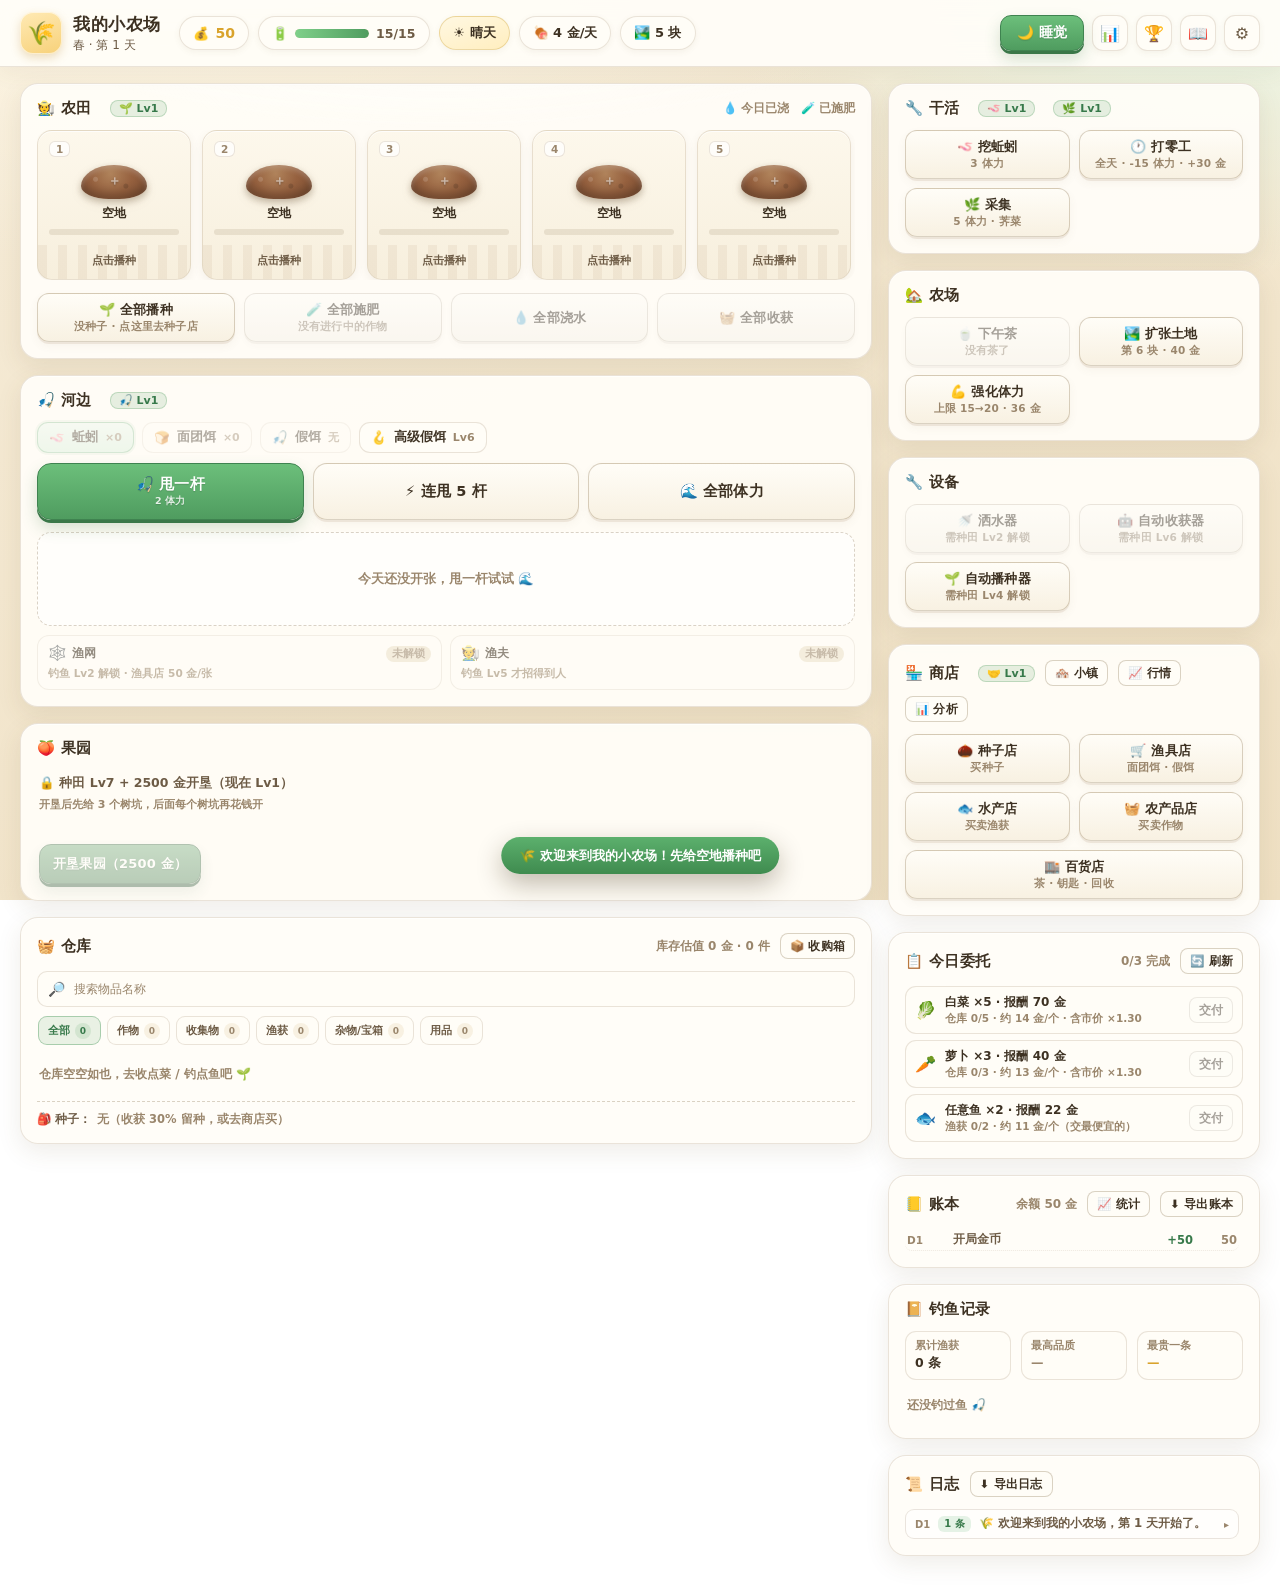
==== index.html @ 658c2ab8 "v2.21.1: 果园移到河边下面 / 果树收益分析（单棵回本、坑位边际、反季囤货）" ====
<!DOCTYPE html>
<html lang="zh-CN">
<head>
<meta charset="UTF-8">
<meta name="viewport" content="width=device-width, initial-scale=1">
<title>我的小农场 · GUI 版</title>
<meta name="description" content="文字种田游戏《我的小农场》的网页 GUI 版：种菜、浇水、钓鱼、卖鱼、扩张农场。">
<link rel="icon" href="data:image/svg+xml,%3Csvg xmlns='http://www.w3.org/2000/svg' viewBox='0 0 100 100'%3E%3Ctext y='.9em' font-size='90'%3E%F0%9F%8C%BE%3C/text%3E%3C/svg%3E">
<link rel="stylesheet" href="style.css">
</head>
<body>

<header class="topbar">
  <div class="brand">
    <div class="logo">🌾</div>
    <div class="brand-txt">
      <h1>我的小农场</h1>
      <p id="season">春 · 第 1 天</p>
    </div>
  </div>

  <div class="hud">
    <div class="chip coins" id="hud-coins" title="金币">💰 <b>50</b></div>
    <div class="chip energy" title="体力">
      <span>🔋</span>
      <div class="ebar"><i id="hud-ebar"></i></div>
      <b id="hud-etxt">10/10</b>
    </div>
    <div class="chip weather" id="hud-weather">☀️ 晴天</div>
    <div class="chip" id="hud-fee" title="每天睡觉扣一次">🍖 3 金/天</div>
    <div class="chip" id="hud-plots">🏞️ 4 块</div>
  </div>

  <div class="top-actions">
    <button class="btn primary sleep-btn" data-act="sleep" title="推进到下一天，扣伙食费并恢复体力">🌙 睡觉</button>
    <button class="icon-btn" id="btn-status" title="查看状态">📊</button>
    <button class="icon-btn" id="btn-ach" title="成就">🏆</button>
    <button class="icon-btn" id="btn-codex" title="图鉴">📖</button>
    <button class="icon-btn" id="btn-settings" title="设置">⚙️</button>
    <input type="file" id="file-import" accept=".json,application/json" hidden>
  </div>
</header>

<main class="layout">

  <!-- 左列 -->
  <section class="col-main">

    <div class="panel farm">
      <div class="panel-head">
        <h2>🧑‍🌾 农田</h2>
        <span class="lv-chip" id="farm-lv">🌱 Lv1</span>
        <div class="legend">
          <span>💧 今日已浇</span>
          <span>🧪 已施肥</span>
        </div>
      </div>
      <div class="plot-grid" id="plot-grid"></div>
      <div class="farm-foot">
        <button class="btn wide" data-act="plantAll">🌱 全部播种<small id="plantall-txt"></small></button>
        <button class="btn wide" data-act="fertilizeAll">🧪 全部施肥<small id="fertall-txt"></small></button>
        <button class="btn wide" data-act="waterAll">💧 全部浇水</button>
        <button class="btn wide" data-act="harvestAll">🧺 全部收获</button>
      </div>
    </div>

    <div class="panel fishing">
      <div class="panel-head">
        <h2>🎣 河边</h2>
        <span class="lv-chip" id="fish-lv">🎣 Lv1</span>
      </div>
      <div class="bait-row" id="bait-row"></div>
      <div class="fish-row">
        <button class="btn primary big" data-act="cast">🎣 甩一杆<small>2 体力</small></button>
        <button class="btn big" data-act="cast5">⚡ 连甩 5 杆</button>
        <button class="btn big" data-act="castAll">🌊 全部体力</button>
      </div>
      <div class="catch-area" id="catch-area">
        <div class="catch-empty">今天还没开张，甩一杆试试 🌊</div>
      </div>
      <div class="crew-row" id="crew-row"></div>
    </div>

    <div class="panel orchard">
      <div class="panel-head">
        <h2>🍑 果园</h2>
        <span class="muted" id="orchard-sum"></span>
      </div>
      <div id="orchard-locked" class="orchard-locked" hidden></div>
      <div id="orchard-grid" class="orchard-grid" hidden></div>
      <div class="orchard-foot" id="orchard-foot" hidden>
        <button class="btn" data-act="orchardWater">💧 浇果树<small id="orchard-water-txt"></small></button>
        <button class="btn" data-act="orchardHarvest">🧺 收获全部<small id="orchard-harvest-txt"></small></button>
        <button class="btn" data-act="orchardExpand">🕳️ 开垦树坑<small id="orchard-expand-txt"></small></button>
      </div>
    </div>

    <div class="panel store">
      <div class="panel-head">
        <h2>🧺 仓库</h2>
        <span class="muted" id="store-sum"></span>
        <button class="btn mini" id="btn-box">📦 收购箱</button>
      </div>
      <div class="store-tools">
        <label class="store-search">🔎 <input id="store-search" type="search" placeholder="搜索物品名称" autocomplete="off" aria-label="搜索仓库物品"></label>
        <div class="store-filters" aria-label="仓库分类">
          <button class="store-filter active" data-store-filter="all" aria-pressed="true">全部 <span>0</span></button>
          <button class="store-filter" data-store-filter="crops" aria-pressed="false">作物 <span>0</span></button>
          <button class="store-filter" data-store-filter="wild" aria-pressed="false">收集物 <span>0</span></button>
          <button class="store-filter" data-store-filter="fish" aria-pressed="false">渔获 <span>0</span></button>
          <button class="store-filter" data-store-filter="junk" aria-pressed="false">杂物/宝箱 <span>0</span></button>
          <button class="store-filter" data-store-filter="supplies" aria-pressed="false">用品 <span>0</span></button>
        </div>
      </div>
      <div id="store-list" class="store-list"></div>
      <div class="seed-box" id="seed-box"></div>
    </div>

  </section>

  <!-- 右列 -->
  <aside class="col-side">

    <div class="panel">
      <div class="panel-head"><h2>🔧 干活</h2>
        <span class="lv-chip" id="dig-lv">🪱 Lv1</span>
        <span class="lv-chip" id="forage-lv">🌿 Lv1</span>
      </div>
      <div class="action-grid">
        <button class="btn" data-act="dig">🪱 挖蚯蚓<small id="dig-txt">3 体力</small></button>
        <button class="btn" data-act="work">🕐 打零工<small id="work-txt"></small></button>
        <button class="btn wide-cell" data-act="forage">🌿 采集<small id="forage-txt"></small></button>
      </div>
    </div>

    <div class="panel">
      <div class="panel-head"><h2>🏡 农场</h2></div>
      <div class="action-grid farm-actions">
        <button class="btn" data-act="tea">🍵 下午茶<small id="tea-txt">3 金 · +5 体力</small></button>
        <button class="btn" data-act="expand">🏞️ 扩张土地<small id="expand-txt"></small></button>
        <button class="btn wide-cell" data-act="upgrade">💪 强化体力<small id="upgrade-txt"></small></button>
      </div>
    </div>

    <div class="panel">
      <div class="panel-head"><h2>🔧 设备</h2><span class="muted" id="dev-sum"></span></div>
      <div class="action-grid farm-actions">
        <button class="btn" data-act="sprinkler">🚿 洒水器<small id="sprinkler-txt"></small></button>
        <button class="btn" data-act="harvester">🤖 自动收获器<small id="harvester-txt"></small></button>
        <button class="btn wide-cell" data-act="seeder">🌱 自动播种器<small id="seeder-txt"></small></button>
      </div>
    </div>

    <div class="panel">
      <div class="panel-head"><h2>🏪 商店</h2>
        <span class="lv-chip" id="trade-lv">🤝 Lv1</span>
        <button class="btn mini" id="btn-town">🏘️ 小镇</button>
        <button class="btn mini" id="btn-market">📈 行情</button>
        <button class="btn mini" id="btn-analysis">📊 分析</button>
      </div>
      <div class="shop-two shop-four">
        <button class="btn" data-act="seedshop">🌰 种子店<small>买种子</small></button>
        <button class="btn" data-act="shop">🛒 渔具店<small>面团饵 · 假饵</small></button>
        <button class="btn" data-act="fishshop">🐟 水产店<small>买卖渔获</small></button>
        <button class="btn" data-act="cropshop">🧺 农产品店<small>买卖作物</small></button>
        <button class="btn wide-cell" data-act="depart">🏬 百货店<small>茶 · 钥匙 · 回收</small></button>
      </div>
    </div>

    <div class="panel">
      <div class="panel-head"><h2>📋 今日委托</h2>
        <span class="muted" id="orders-sum"></span>
        <button class="btn mini" id="btn-refresh-orders">🔄 刷新</button>
      </div>
      <div id="order-list" class="order-list"></div>
    </div>

    <div class="panel">
      <div class="panel-head"><h2>📒 账本</h2>
        <span class="muted" id="ledger-sum"></span>
        <button class="btn mini" id="btn-stats">📈 统计</button>
        <button class="btn mini" id="btn-ledger">⬇ 导出账本</button>
      </div>
      <div class="ledger" id="ledger"></div>
    </div>

    <div class="panel">
      <div class="panel-head"><h2>📔 钓鱼记录</h2></div>
      <div id="book-stats" class="book-stats"></div>
      <div id="book-list" class="book-list"></div>
    </div>

    <div class="panel">
      <div class="panel-head"><h2>📜 日志</h2>
        <button class="btn mini" id="btn-log">⬇ 导出日志</button>
      </div>
      <div class="log" id="log"></div>
    </div>

  </aside>
</main>

<div id="modal-root" class="modal-root"></div>
<div id="toast-root" class="toast-root"></div>
<div id="fx" class="fx"></div>

<script src="game.js"></script>
<script src="ui.js"></script>
</body>
</html>
---- style.css ----
/* ================= 我的小农场 · 样式 ================= */
:root{
  --bg:#f6ecd8;
  --bg2:#efe0c3;
  --ink:#3d3122;
  --ink-2:#6d5b45;
  --ink-3:#9a866c;
  --panel:rgba(255,253,247,.86);
  --panel-2:rgba(255,253,247,.6);
  --line:rgba(122,96,60,.16);
  --line-2:rgba(122,96,60,.28);
  --green:#4f9c5f;
  --green-d:#37794a;
  --soil:#8b5c3d;
  --soil-d:#6d462e;
  --gold:#d9a32c;
  --gold-l:#f0c65a;
  --red:#c9554a;
  --blue:#3f7fc4;
  --r:18px;
  --shadow:0 8px 24px rgba(102,78,44,.10), 0 1px 0 rgba(255,255,255,.7) inset;
  --shadow-hover:0 14px 30px rgba(102,78,44,.16);
}

*{ box-sizing:border-box; }

/* hidden 属性优先于组件自身的 display（果园面板 / 底部按钮用得到） */
[hidden]{ display:none !important; }

html,body{ height:100%; }

body{
  margin:0;
  font-family:"PingFang SC","Microsoft YaHei","Segoe UI",system-ui,sans-serif;
  color:var(--ink);
  background:
    radial-gradient(1200px 600px at 15% -10%, var(--glow1) 0%, transparent 60%),
    radial-gradient(900px 500px at 95% 0%, var(--glow2) 0%, transparent 55%),
    linear-gradient(160deg, var(--bg) 0%, var(--bg2) 100%);
  background-attachment:fixed;
  -webkit-font-smoothing:antialiased;
  font-size:14px;
}

button{ font-family:inherit; }

/* ---------------- 顶栏 ---------------- */

.topbar{
  position:sticky; top:0; z-index:50;
  display:flex; align-items:center; gap:18px;
  padding:12px 20px;
  background:var(--topbar);
  backdrop-filter:blur(14px) saturate(1.2);
  border-bottom:1px solid var(--line);
  box-shadow:0 6px 20px rgba(120,95,60,.07);
}

.brand{ display:flex; align-items:center; gap:11px; }
.logo{
  width:42px; height:42px; display:grid; place-items:center;
  font-size:23px; border-radius:13px;
  background:linear-gradient(160deg,#ffeab5,#f7d179);
  box-shadow:0 4px 10px rgba(190,140,50,.28), 0 0 0 1px rgba(255,255,255,.6) inset;
}
.brand-txt h1{ margin:0; font-size:17px; letter-spacing:.5px; }
.brand-txt p{ margin:1px 0 0; font-size:12px; color:var(--ink-2); }

.hud{ display:flex; align-items:center; gap:9px; flex-wrap:wrap; }

.chip{
  display:inline-flex; align-items:center; gap:7px;
  height:34px; padding:0 13px;
  border-radius:999px;
  background:var(--card);
  border:1px solid var(--line);
  box-shadow:0 2px 6px rgba(120,95,60,.07);
  font-weight:600; font-size:13px; color:var(--ink);
  white-space:nowrap;
}
.chip.coins b{ color:var(--gold); font-size:14px; font-variant-numeric:tabular-nums; }
.chip.energy{ padding-right:14px; }
.chip .ebar{
  width:74px; height:9px; border-radius:99px; overflow:hidden;
  background:var(--track); box-shadow:0 0 0 1px rgba(120,95,60,.08) inset;
}
.chip .ebar i{
  display:block; height:100%; width:100%;
  border-radius:99px;
  background:linear-gradient(90deg,#7fd08a,#4f9c5f);
  transition:width .35s cubic-bezier(.2,.8,.3,1), background .3s;
}
.chip.energy.low .ebar i{ background:linear-gradient(90deg,#f0b25a,#e08a3c); }
.chip.energy.empty .ebar i{ background:linear-gradient(90deg,#e08a7a,#c9554a); }
.chip b#hud-etxt{ font-variant-numeric:tabular-nums; font-size:12.5px; color:var(--ink-2); }

.chip.weather{ background:linear-gradient(160deg,#fff8e2,#ffeebf); border-color:rgba(200,160,60,.35); }
.chip.weather[data-w="cloudy"]{ background:linear-gradient(160deg,#f2f4f7,#e3e8ef); }
.chip.weather[data-w="rain"]{ background:linear-gradient(160deg,#e9f1fb,#d6e4f7); }
.chip.weather[data-w="storm"]{ background:linear-gradient(160deg,#e8e3f2,#d5cde8); }

.top-actions{ margin-left:auto; display:flex; gap:8px; }
.icon-btn{
  width:36px; height:36px; border-radius:11px; font-size:16px; cursor:pointer;
  background:var(--card); border:1px solid var(--line); color:var(--ink-2);
  box-shadow:0 2px 6px rgba(120,95,60,.07);
  transition:transform .15s, box-shadow .15s, background .15s;
}
.icon-btn:hover{ transform:translateY(-1px); box-shadow:0 6px 14px rgba(120,95,60,.14); background:var(--card-solid); }
.icon-btn.off{ opacity:.45; }

/* ---------------- 布局 ---------------- */

.layout{
  display:grid;
  grid-template-columns:minmax(0,1fr) 372px;
  gap:16px;
  padding:16px 20px 40px;
  max-width:1560px; margin:0 auto;
  align-items:start;
}
.col-main,.col-side{ display:flex; flex-direction:column; gap:16px; min-width:0; }

.panel{
  background:var(--topbar);
  border:1px solid var(--line);
  border-radius:var(--r);
  box-shadow:var(--shadow);
  padding:15px 16px 16px;
}
.panel-head{
  display:flex; align-items:center; gap:10px; flex-wrap:wrap;
  margin:0 0 12px;
}
.panel-head h2{
  margin:0; font-size:14.5px; font-weight:800; letter-spacing:.4px;
  display:flex; align-items:center; gap:6px;
}
.panel-head .muted{ margin-left:auto; font-size:12px; color:var(--ink-3); font-weight:600; }
.legend{
  margin-left:auto; display:flex; gap:12px; flex-wrap:wrap;
  font-size:11.5px; color:var(--ink-3); font-weight:600;
}
.legend .ripe-hint{ color:var(--green-d); }

/* ---------------- 农田 ---------------- */

.farm{
  background:
    radial-gradient(700px 220px at 50% -40%, rgba(255,255,255,.85), transparent 70%),
    rgba(255,253,248,.94);
}

.plot-grid{
  display:grid;
  grid-template-columns:repeat(5, minmax(0, 1fr));
  gap:11px;
  max-height:min(478px, 56vh);
  overflow-y:auto;
  padding-right:4px;
  border-radius:12px;
}
.plot-grid:focus{ outline:none; }
.plot-grid:focus-visible{ outline:2px solid rgba(79,156,95,.45); outline-offset:3px; }
@media (max-width:1180px){
  .plot-grid{ grid-template-columns:repeat(4, minmax(0, 1fr)); }
}
@media (max-width:820px){
  .plot-grid{ grid-template-columns:repeat(3, minmax(0, 1fr)); }
}
@media (max-width:560px){
  .plot-grid{ grid-template-columns:repeat(2, minmax(0, 1fr)); }
}

.plot{  position:relative;
  border-radius:15px;
  padding:10px 11px 11px;
  background:linear-gradient(180deg,var(--plot1) 0%, var(--plot2) 55%, var(--plot3) 100%);
  border:1px solid var(--line);
  box-shadow:0 3px 10px rgba(120,95,60,.08), 0 1px 0 rgba(255,255,255,.8) inset;
  cursor:pointer;
  transition:transform .14s ease, box-shadow .14s ease, border-color .14s;
  overflow:hidden;
  min-height:150px;
  display:flex; flex-direction:column;
}
.plot::after{ /* 土垄 */
  content:""; position:absolute; left:0; right:0; bottom:0; height:34px;
  background:repeating-linear-gradient(90deg, rgba(160,120,80,.13) 0 9px, rgba(160,120,80,0) 9px 20px);
  opacity:.7; pointer-events:none;
}
.plot:hover{ transform:translateY(-2px); box-shadow:var(--shadow-hover); border-color:var(--line-2); }
.plot:active{ transform:translateY(0) scale(.995); }

.plot.empty{ background:linear-gradient(180deg,var(--plot1),var(--plot2)); }

/* 空地：CSS 画的土堆 */
.plot-art.soil{
  width:66px; height:34px; margin:8px auto 6px;
  border-radius:50% 50% 42% 42% / 62% 62% 38% 38%;
  background:
    radial-gradient(circle at 22% 42%, rgba(255,255,255,.14) 0 2px, transparent 3px),
    radial-gradient(circle at 68% 62%, rgba(0,0,0,.14) 0 2px, transparent 3px),
    radial-gradient(circle at 45% 25%, #b0835b 0%, #96613f 48%, #7a4c31 100%);
  box-shadow:
    inset 0 3px 5px rgba(255,255,255,.22),
    inset 0 -6px 10px rgba(0,0,0,.22),
    0 3px 6px rgba(90,65,35,.22);
  position:relative;
  display:grid; place-items:center;
  transition:transform .2s;
}
.plot-art.soil .seed-dot{
  font-size:13px; font-weight:900; color:rgba(255,255,255,.55);
  text-shadow:0 1px 2px rgba(0,0,0,.25);
  transform:translateY(-1px);
}
.plot:hover .plot-art.soil{ transform:scale(1.06); }

.plot.ripe{
  border-color:rgba(79,156,95,.55);
  box-shadow:0 0 0 2px rgba(79,156,95,.16), 0 8px 22px rgba(79,156,95,.18);
  animation:ripePulse 2.2s ease-in-out infinite;
}
@keyframes ripePulse{
  0%,100%{ box-shadow:0 0 0 2px rgba(79,156,95,.14), 0 6px 18px rgba(79,156,95,.14); }
  50%{ box-shadow:0 0 0 4px rgba(79,156,95,.22), 0 10px 26px rgba(79,156,95,.26); }
}
.plot.waited{ border-color:rgba(240,180,80,.5); }

.plot-top{ display:flex; align-items:center; gap:5px; height:16px; }
.plot-no{
  font-size:10.5px; font-weight:800; color:var(--ink-3);
  background:var(--chip-bg); border-radius:6px; padding:1px 6px;
  border:1px solid var(--line);
}
.plot-badges{ margin-left:auto; display:flex; gap:3px; font-size:11px; }

.plot-art{
  font-size:41px; line-height:1.1; text-align:center; margin:5px 0 3px;
  filter:drop-shadow(0 3px 4px rgba(90,65,35,.18));
  transition:transform .2s;
}
.plot:hover .plot-art{ transform:scale(1.07) rotate(-2deg); }
.plot.ripe .plot-art{ animation:bob 1.8s ease-in-out infinite; }
@keyframes bob{ 0%,100%{ transform:translateY(0); } 50%{ transform:translateY(-4px); } }

.plot-name{
  font-size:12px; font-weight:800; text-align:center; color:var(--ink);
  display:flex; align-items:center; justify-content:center; gap:5px;
}
.plot-name small{ font-weight:600; color:var(--ink-3); font-size:10.5px; }

.bar{
  height:6px; border-radius:99px; margin:7px 0 6px;
  background:rgba(120,95,60,.13); overflow:hidden;
}
.bar i{
  display:block; height:100%; border-radius:99px;
  background:linear-gradient(90deg,#8ed29a,#4f9c5f);
  transition:width .4s cubic-bezier(.2,.8,.3,1);
}
.plot.ripe .bar i{ background:linear-gradient(90deg,var(--gold-l),var(--gold)); }

.plot-foot{
  margin-top:auto; font-size:11px; text-align:center; font-weight:700;
  color:var(--ink-2); position:relative; z-index:1;
}
.plot-foot.can{ color:var(--green-d); }
.plot-foot .warn{ color:#b4771f; }

/* 农田底部按钮 */
.farm-foot{
  display:grid; grid-template-columns:repeat(4, 1fr); gap:9px; margin-top:13px;
}
@media (max-width:820px){
  .farm-foot{ grid-template-columns:repeat(2, 1fr); }
}

/* ---------------- 按钮 ---------------- */

.btn{
  position:relative;
  display:inline-flex; flex-direction:column; align-items:center; justify-content:center; gap:1px;
  min-height:40px; padding:7px 13px;
  border-radius:12px; cursor:pointer;
  background:linear-gradient(180deg,var(--card),var(--card-2));
  border:1px solid var(--line-2);
  color:var(--ink); font-size:13px; font-weight:700; letter-spacing:.2px;
  box-shadow:0 2px 0 rgba(160,130,90,.14), 0 4px 10px rgba(120,95,60,.06);
  transition:transform .12s, box-shadow .12s, background .12s, opacity .12s;
}
.btn small{ font-size:10.5px; font-weight:600; color:var(--ink-3); }
.btn:hover:not(:disabled){ transform:translateY(-1px); box-shadow:0 4px 0 rgba(160,130,90,.14), 0 10px 18px rgba(120,95,60,.12); background:linear-gradient(180deg,var(--card-2),var(--card)); }
.btn:active:not(:disabled){ transform:translateY(1px); box-shadow:0 1px 0 rgba(160,130,90,.14); }
.btn:disabled{ opacity:.45; cursor:not-allowed; filter:grayscale(.4); }
.btn.wide{ width:100%; }
.btn.mini{ min-height:26px; padding:3px 9px; font-size:11.5px; border-radius:8px; box-shadow:none; background:var(--card); }
.btn.primary{
  background:linear-gradient(180deg,#6cbf7b,#4f9c5f);
  border-color:#3f8350; color:#fff;
  box-shadow:0 3px 0 #3a7748, 0 8px 16px rgba(60,120,70,.22);
  text-shadow:0 1px 1px rgba(0,0,0,.15);
}
.btn.primary small{ color:rgba(255,255,255,.85); }
.btn.primary:hover:not(:disabled){ background:linear-gradient(180deg,#78cb87,#57a768); }
.btn.big{ min-height:48px; font-size:14.5px; border-radius:14px; }
.btn.gold{
  background:linear-gradient(180deg,#f6ce6b,#dfa52e); border-color:#c08c1f; color:#4a3310;
  box-shadow:0 3px 0 #b8871c, 0 8px 16px rgba(200,150,50,.24);
}
.btn.danger{ color:var(--red); border-color:rgba(201,85,74,.35); }

.action-grid{ display:grid; grid-template-columns:repeat(auto-fill,minmax(126px,1fr)); gap:9px; }

/* ---------------- 钓鱼 ---------------- */

.fish-meta{ margin-left:auto; font-size:11.5px; color:var(--ink-3); font-weight:600; }

.bait-row{ display:flex; gap:8px; flex-wrap:wrap; margin-bottom:10px; }
.bait{
  display:flex; align-items:center; gap:7px;
  padding:6px 11px; border-radius:11px; cursor:pointer;
  background:var(--card); border:1px solid var(--line);
  font-size:12.5px; font-weight:700; color:var(--ink-2);
  transition:.14s;
}
.bait .bn{ color:var(--ink); }
.bait .bc{ font-size:11px; color:var(--ink-3); font-weight:700; }
.bait:hover{ border-color:var(--line-2); transform:translateY(-1px); }
.bait.sel{
  background:linear-gradient(180deg,#eaf7ec,#d7efdb);
  border-color:rgba(79,156,95,.5); color:var(--green-d);
  box-shadow:0 0 0 2px rgba(79,156,95,.12);
}
.bait.off{ opacity:.4; cursor:not-allowed; }

/* 甩一杆 / 连甩 5 杆 / 全部体力：一行三个 */
.fish-row{ display:grid; grid-template-columns:repeat(3, minmax(0,1fr)); gap:9px; }
.fish-row .btn{ padding:11px 8px; }
.fish-row .btn small{ font-size:9.5px; }

.catch-area{ margin-top:12px; min-height:94px; }
.catch-empty{
  display:grid; place-items:center; min-height:94px;
  border:1.5px dashed var(--line-2); border-radius:14px;
  color:var(--ink-3); font-size:12.5px; font-weight:600;
  background:var(--soft);
}
.catch-card{
  display:flex; align-items:center; gap:13px;
  padding:11px 14px; border-radius:14px;
  background:linear-gradient(180deg,var(--card),var(--card-2));
  border:1px solid var(--line);
  box-shadow:0 4px 14px rgba(120,95,60,.1);
  animation:popIn .3s cubic-bezier(.2,1.2,.4,1);
}
@keyframes popIn{ from{ transform:scale(.94); opacity:0; } to{ transform:scale(1); opacity:1; } }
.catch-card .ce{ font-size:34px; filter:drop-shadow(0 3px 5px rgba(90,65,35,.2)); }
.catch-card .cname{ font-size:14.5px; font-weight:800; }
.catch-card .cq{ font-size:12px; font-weight:800; margin-top:2px; }
.catch-card .cprice{ margin-left:auto; font-size:19px; font-weight:900; color:var(--gold); font-variant-numeric:tabular-nums; }

/* 最近渔获（单杆 / 连甩都列出来） */
.catch-sum{ font-size:11px; font-weight:700; color:var(--ink-3); margin:0 2px 6px; }
.catch-list{ display:flex; flex-wrap:nowrap; gap:6px; overflow-x:auto; padding-bottom:2px; }
.catch-item{
  flex:none;
  display:flex; align-items:center; gap:6px;
  padding:4px 9px; border-radius:10px;
  background:var(--card); border:1px solid var(--line);
  border-left:3px solid var(--line-2);
  font-size:12px; white-space:nowrap;
  animation:popIn .22s ease;
}
.catch-item .ce{ font-size:15px; }
.catch-item .cn2{ font-weight:800; }
.catch-item .cq2{ font-size:10.5px; font-weight:800; }
.catch-item .cp2{ font-weight:900; color:var(--gold); font-variant-numeric:tabular-nums; }

/* 商店两连 */
.shop-two{ display:grid; grid-template-columns:1fr 1fr; gap:9px; }

/* ---------------- 仓库 ---------------- */

.store-tools{ display:flex; flex-direction:column; gap:8px; margin:0 0 9px; }
.store-search{
  display:flex; align-items:center; gap:7px; min-height:36px; padding:0 10px;
  border:1px solid var(--line); border-radius:10px; background:var(--card); color:var(--ink-3);
}
.store-search input{
  min-width:0; width:100%; border:0; outline:0; background:transparent;
  color:var(--ink); font:inherit; font-size:12px;
}
.store-search input::placeholder{ color:var(--ink-3); }
.store-filters{ display:flex; gap:6px; overflow-x:auto; padding:1px 1px 4px; scrollbar-width:thin; }
.store-filter{
  flex:none; display:inline-flex; align-items:center; gap:5px; min-height:29px; padding:4px 9px;
  border:1px solid var(--line); border-radius:9px; background:var(--card); color:var(--ink-2);
  cursor:pointer; font:inherit; font-size:10.5px; font-weight:800; white-space:nowrap;
}
.store-filter span{
  display:inline-flex; align-items:center; justify-content:center; min-width:16px; height:16px;
  padding:0 4px; border-radius:99px; background:var(--card-2); color:var(--ink-3); font-size:9px;
}
.store-filter:hover{ border-color:var(--green); }
.store-filter.active{ background:rgba(79,156,95,.12); border-color:rgba(79,156,95,.42); color:var(--green-d); }
.store-filter.active span{ background:rgba(79,156,95,.14); color:var(--green-d); }
.store-list{ display:flex; flex-direction:column; gap:7px; max-height:380px; overflow-y:auto; padding-right:4px; }
.store-sub{
  margin:4px 0 0; padding-top:8px; font-size:11px; font-weight:800; color:var(--ink-3);
  border-top:1px dashed var(--line-2);
}
.store-row{
  display:flex; align-items:center; gap:9px;
  padding:7px 9px; border-radius:11px;
  background:var(--card); border:1px solid var(--line);
}
.store-row>div{ min-width:0; flex:1; }
.store-row .se{ font-size:20px; }
.store-row .sn{ font-size:12.5px; font-weight:800; }
.store-row .sv{ font-size:11px; color:var(--ink-3); font-weight:700; }
.store-row .sp{ margin-left:auto; font-size:12.5px; font-weight:800; color:var(--gold); }
.store-empty{ font-size:12px; color:var(--ink-3); font-weight:600; padding:8px 2px; }

.seed-box{
  margin-top:10px; padding-top:10px; border-top:1px dashed var(--line-2);
  font-size:11.5px; color:var(--ink-2); font-weight:600;
  display:flex; gap:6px; flex-wrap:wrap; align-items:center;
}
.seed-box .tag{
  background:#eef7ec; color:var(--green-d); border:1px solid rgba(79,156,95,.28);
  padding:2px 8px; border-radius:7px; font-weight:800; font-size:11px;
}
@media (max-width:560px){
  .store-list{ max-height:340px; }
  .store-row{ gap:7px; padding:7px; }
  .store-row .sv{ overflow-wrap:anywhere; }
}
.seed-box .tag-sell{
  display:inline-flex; align-items:center; gap:5px;
  font-family:inherit; cursor:pointer;
  transition:transform .12s, background .12s, border-color .12s;
}
.seed-box .tag-sell:hover{
  background:#e0f2dd; border-color:rgba(79,156,95,.52); transform:translateY(-1px);
}
.seed-box .tag-sell b{ font-size:10px; font-weight:800; color:#b4771f; }
.seed-box .btn.mini{ margin-left:auto; }

/* ---------------- 账本 ---------------- */

.ledger{
  max-height:230px; overflow-y:auto;
  display:flex; flex-direction:column; gap:3px;
  font-size:11.5px;
  padding-right:4px;
}
.led-row{ display:flex; align-items:center; gap:6px; padding:3px 2px; border-bottom:1px dotted rgba(122,96,60,.13); }
.led-row.day{ cursor:pointer; border-radius:7px; transition:background .12s; }
.led-row.day:hover{ background:var(--hover); }
.led-row.day.open{ background:var(--hover); }
.led-day{ color:var(--ink-3); font-weight:800; min-width:40px; font-size:10.5px; }
.led-label{ flex:1; color:var(--ink-2); font-weight:600; overflow:hidden; text-overflow:ellipsis; white-space:nowrap; }
.led-val{ font-weight:800; font-variant-numeric:tabular-nums; white-space:nowrap; }
.led-val.up{ color:var(--green-d); }
.led-val.down{ color:var(--red); }
.led-inc{ color:var(--green-d); font-weight:800; }
.led-exp{ color:var(--red); font-weight:800; }
.led-bal{ color:var(--ink-3); font-weight:700; min-width:38px; text-align:right; font-variant-numeric:tabular-nums; }
.led-detail{
  display:flex; flex-direction:column; gap:1px;
  padding:2px 8px 6px 46px; font-size:10.8px; color:var(--ink-3); font-weight:600;
  animation:slideIn .16s ease;
}
.led-detail .dline{ display:flex; justify-content:space-between; gap:10px; padding:1px 0; border-bottom:1px dotted rgba(122,96,60,.1); }
.led-detail .dline b{ font-weight:800; }

/* ---------------- 钓鱼记录 ---------------- */

.book-stats{ display:flex; gap:10px; flex-wrap:wrap; margin-bottom:9px; }
.bstat{
  flex:1 1 auto; min-width:96px;
  background:var(--card); border:1px solid var(--line); border-radius:11px;
  padding:7px 9px;
}
.bstat .bl{ font-size:10.5px; color:var(--ink-3); font-weight:700; }
.bstat .bv{ font-size:12.5px; font-weight:800; margin-top:2px; }

.book-list{ max-height:190px; overflow-y:auto; display:flex; flex-direction:column; gap:3px; padding-right:4px; }
.book-row{ display:flex; align-items:center; gap:7px; font-size:11.5px; padding:3px 2px; border-bottom:1px dotted rgba(122,96,60,.13); }
.book-row .be{ font-size:14px; }
.book-row .bn2{ font-weight:700; color:var(--ink-2); }
.book-row .bq{ font-size:10.5px; font-weight:800; margin-left:auto; }
.book-row .bp{ font-weight:800; color:var(--gold); min-width:36px; text-align:right; font-variant-numeric:tabular-nums; }

/* ---------------- 日志 ---------------- */

.log{ max-height:300px; overflow-y:auto; display:flex; flex-direction:column; gap:5px; padding-right:4px; }

/* 按天折叠 */
.log-day{
  display:flex; align-items:center; gap:8px; cursor:pointer;
  padding:6px 9px; border-radius:9px;
  background:var(--soft);
  border:1px solid var(--line);
  font-size:11.8px;
  transition:background .12s, border-color .12s;
}
.log-day:hover{ background:var(--hover); border-color:var(--line-2); }
.log-day.open{ background:var(--hover); }
.log-day .ld{ font-size:10px; font-weight:800; color:var(--ink-3); flex:none; }
.log-day .ld-count{
  font-size:10px; font-weight:800; color:var(--green-d);
  background:rgba(95,179,111,.16); border-radius:6px; padding:1px 6px; flex:none;
}
.log-day .ld-last{
  flex:1; color:var(--ink-2); font-weight:600;
  overflow:hidden; text-overflow:ellipsis; white-space:nowrap;
}
.log-day.open .ld-last{ color:var(--ink-3); font-style:italic; }
.log-day .ld-caret{ color:var(--ink-3); font-size:10px; flex:none; }

.log-row{
  display:flex; gap:7px; font-size:11.8px; line-height:1.45;
  padding:5px 8px; border-radius:9px;
  background:var(--soft);
  border-left:3px solid var(--line-2);
  color:var(--ink-2);
  animation:slideIn .25s ease;
}
@keyframes slideIn{ from{ opacity:0; transform:translateX(-6px); } to{ opacity:1; transform:none; } }
.log-row .ld{ font-size:10px; font-weight:800; color:var(--ink-3); flex:none; }
.log-row.good{ border-left-color:var(--green); background:rgba(95,179,111,.14); }
.log-row.warn{ border-left-color:var(--gold); background:rgba(224,179,82,.14); }
.log-row.bad{ border-left-color:var(--red); background:rgba(224,103,103,.14); }
.log-row.sys{ border-left-color:var(--blue); background:rgba(106,166,224,.14); }

/* ---------------- 弹窗 ---------------- */

.modal-root{ position:fixed; inset:0; z-index:200; display:none; }
.modal-root.on{ display:block; }
.modal-mask{
  position:absolute; inset:0; background:rgba(60,45,25,.42);
  backdrop-filter:blur(3px); animation:fadeIn .18s ease;
}
@keyframes fadeIn{ from{ opacity:0; } to{ opacity:1; } }
.modal{
  position:absolute; left:50%; top:50%; transform:translate(-50%,-50%);
  width:min(620px, calc(100vw - 32px)); max-height:calc(100vh - 60px);
  display:flex; flex-direction:column;
  background:var(--card); border-radius:20px;
  border:1px solid rgba(255,255,255,.7);
  box-shadow:0 30px 70px rgba(60,40,15,.3);
  animation:modalIn .24s cubic-bezier(.2,1.1,.35,1);
  overflow:hidden;
}
@keyframes modalIn{ from{ opacity:0; transform:translate(-50%,-46%) scale(.96); } to{ opacity:1; transform:translate(-50%,-50%) scale(1); } }
.modal-head{
  display:flex; align-items:center; gap:10px;
  padding:15px 18px 12px; border-bottom:1px solid var(--line);
}
.modal-head h3{ margin:0; font-size:15.5px; }
.modal-head .x{
  margin-left:auto; width:30px; height:30px; border-radius:9px; cursor:pointer;
  border:1px solid var(--line); background:var(--card-solid); font-size:14px; color:var(--ink-2);
}
.modal-head .x:hover{ background:var(--hover); }
.modal-body{ padding:14px 18px 18px; overflow-y:auto; }
.modal-foot{ padding:12px 18px 16px; border-top:1px solid var(--line); display:flex; gap:9px; }
.modal-foot .btn{ flex:1; }

.crop-grid{ display:grid; grid-template-columns:repeat(auto-fill,minmax(116px,1fr)); gap:9px; }
.crop-card{
  text-align:center; padding:10px 8px 9px; border-radius:13px; cursor:pointer;
  background:var(--card); border:1px solid var(--line);
  box-shadow:0 2px 8px rgba(120,95,60,.06);
  transition:.14s;
}
.crop-card:hover:not(:disabled){ transform:translateY(-2px); box-shadow:0 10px 20px rgba(120,95,60,.14); border-color:rgba(79,156,95,.4); }
.crop-card:disabled{ opacity:.42; cursor:not-allowed; filter:grayscale(.5); }
.crop-card .ce{ font-size:27px; }
.crop-card .cn{ font-weight:800; font-size:12.5px; margin-top:3px; }
.crop-card .cs{ font-size:10.5px; color:var(--ink-3); font-weight:700; margin-top:2px; }
.crop-card .cm{ font-size:10.5px; color:var(--ink-2); font-weight:600; margin-top:3px; line-height:1.35; }
.crop-card .cp{ font-size:10.5px; font-weight:800; color:var(--green-d); margin-top:3px; }

.kv{ display:grid; grid-template-columns:auto 1fr; gap:7px 14px; font-size:12.5px; margin-bottom:12px; }
.kv dt{ color:var(--ink-3); font-weight:700; }
.kv dd{ margin:0; font-weight:700; color:var(--ink); }

/* ---------------- 每日总结 ---------------- */

.day-sum-top{
  display:flex; align-items:center; gap:14px; padding:10px 12px; margin-bottom:4px;
  border-radius:14px; background:var(--panel-2); border:1px solid var(--line);
}
.day-sum-top .dh-coin{ font-size:26px; font-weight:900; font-variant-numeric:tabular-nums; letter-spacing:-.02em; }
.day-sum-top .dh-coin small{ font-size:12px; font-weight:800; margin-left:2px; }
.day-sum-top .dh-coin.up{ color:var(--green-d); }
.day-sum-top .dh-coin.down{ color:var(--red); }
.day-sum-top .dh-meta{ font-size:12px; font-weight:800; color:var(--ink-2); line-height:1.6; }
.day-sum-top .dh-meta small{ font-size:11px; color:var(--ink-3); font-weight:700; }
.day-sum-top .dh-meta b{ color:var(--gold); }

.day-sec{ margin-top:11px; }
.day-sec h4{ margin:0 0 6px; font-size:11px; letter-spacing:.04em; color:var(--ink-3); text-transform:uppercase; }
.day-sec .kv{ margin-bottom:0; gap:6px 14px; }

.day-list{ display:flex; flex-direction:column; gap:5px; }
.day-line{
  display:flex; align-items:center; justify-content:space-between; gap:10px;
  padding:6px 9px; border-radius:9px; background:var(--panel-2);
  border:1px solid var(--line); font-size:12.5px; font-weight:700;
}
.day-line.goods{ border-style:dashed; background:transparent; }
.day-line i{
  font-style:normal; font-size:10px; font-weight:800; color:var(--ink-3);
  margin-left:6px; padding:1px 5px; border-radius:6px; background:var(--line);
}
.day-line b{ font-variant-numeric:tabular-nums; }
.day-line b.up{ color:var(--green-d); }
.day-line b.down{ color:var(--red); }
.day-empty{ font-size:11.5px; color:var(--ink-3); font-weight:700; padding:2px 0; }
.day-todo{ margin:0; padding-left:18px; font-size:12.5px; font-weight:700; color:var(--ink-2); line-height:1.8; }

/* ---------------- 果园 ---------------- */

.orchard-grid{ display:grid; grid-template-columns:repeat(auto-fill,minmax(148px,1fr)); gap:9px; }
.orc-card{
  display:flex; flex-direction:column; gap:5px; padding:9px 10px; border-radius:14px;
  border:1px solid var(--line); background:var(--panel-2);
}
.orc-card.empty{ border-style:dashed; }
.orc-card.mature.on{ border-color:var(--green); }
.orc-top{ display:flex; align-items:center; gap:6px; font-size:11.5px; font-weight:800; color:var(--ink-3); }
.orc-emoji{ font-size:18px; line-height:1; }
.orc-tag{ margin-left:auto; font-size:10px; font-weight:800; color:var(--green-d); }
.orc-tag.off{ color:var(--ink-3); }
.orc-mid{ font-size:11.5px; line-height:1.55; font-weight:700; color:var(--ink-2); min-height:34px; }
.orc-bar{ margin:1px 0; }
.orc-act{ display:flex; justify-content:flex-end; align-items:center; min-height:24px; }
.orc-note{ font-size:10.5px; font-weight:700; color:var(--ink-3); }
.orchard-locked{ padding:2px 2px 0; font-size:12.5px; line-height:1.8; font-weight:700; color:var(--ink-2); }
.orchard-locked span{ display:block; font-size:11px; color:var(--ink-3); }
.orchard-locked .btn{ margin-top:7px; }
.orchard-foot{ display:grid; grid-template-columns:repeat(3,1fr); gap:9px; margin-top:10px; }


.rule-table{ width:100%; border-collapse:collapse; font-size:11.8px; margin:6px 0 14px; }
.rule-table th,.rule-table td{ padding:5px 8px; text-align:left; border-bottom:1px solid var(--line); }
.rule-table th{ color:var(--ink-3); font-weight:800; font-size:11px; }
.rule-table tr:hover td{ background:var(--hover); }

/* ---------------- 种子店 ---------------- */

.shop-head{
  font-size:12.5px; font-weight:700; color:var(--ink-2);
  margin-bottom:10px; padding-bottom:9px; border-bottom:1px dashed var(--line-2);
}
.shop-head b{ color:var(--gold); font-size:15px; font-variant-numeric:tabular-nums; }

.shop-list{
  display:flex; flex-direction:column; gap:6px;
  max-height:440px; overflow-y:auto; padding-right:4px;
}
.shop-row{
  display:flex; align-items:center; gap:9px;
  padding:6px 9px; border-radius:11px;
  background:var(--card); border:1px solid var(--line);
  transition:border-color .12s, background .12s;
}
.shop-row:hover{ border-color:rgba(79,156,95,.35); background:var(--card); }
.shop-row .se{ font-size:21px; flex:none; }
.shop-row .sinfo{ flex:1; min-width:0; }
.shop-row .sn{ font-size:12.5px; font-weight:800; display:flex; align-items:center; gap:6px; }
.shop-row .own{
  font-size:10px; font-weight:800; color:var(--green-d);
  background:#eaf5e8; border-radius:6px; padding:1px 6px;
}
.shop-row .sv{ font-size:11px; color:var(--ink-3); font-weight:700; margin-top:1px; }
.shop-row .btn.mini{ min-width:42px; flex:none; }
.shop-tip{ margin-top:11px; font-size:11.5px; color:var(--ink-3); font-weight:600; }

/* ---------------- 顶栏的睡觉按钮 ---------------- */

.sleep-btn{
  flex-direction:row; gap:6px; min-height:36px; height:36px;
  padding:0 16px; font-size:13.5px; border-radius:11px;
}

/* ---------------- Toast ---------------- */

.toast-root{
  position:fixed; left:50%; bottom:26px; transform:translateX(-50%);
  z-index:300; display:flex; flex-direction:column; gap:7px; align-items:center;
  pointer-events:none;
}
.toast{
  padding:9px 18px; border-radius:999px; font-size:13px; font-weight:700;
  background:rgba(48,37,20,.9); color:#fff;
  box-shadow:0 10px 26px rgba(50,35,10,.3);
  animation:toastIn .28s cubic-bezier(.2,1.2,.4,1);
}
.toast.good{ background:linear-gradient(180deg,#5cb06d,#3f8b4f); }
.toast.warn{ background:linear-gradient(180deg,#e2b04a,#c48e26); color:#3a2800; }
.toast.bad{ background:linear-gradient(180deg,#d76a5e,#b8443a); }
@keyframes toastIn{ from{ opacity:0; transform:translateY(12px) scale(.96); } to{ opacity:1; transform:none; } }
.toast.out{ animation:toastOut .3s ease forwards; }
@keyframes toastOut{ to{ opacity:0; transform:translateY(-8px); } }

/* ---------------- 飘字 ---------------- */

.fx{ position:fixed; inset:0; pointer-events:none; z-index:250; overflow:hidden; }
.float{
  position:absolute; font-size:15px; font-weight:900;
  color:var(--gold); text-shadow:0 2px 6px rgba(0,0,0,.18);
  animation:floatUp 1.05s ease-out forwards;
  white-space:nowrap;
}
.float.green{ color:#2f8c4a; }
.float.red{ color:#c9554a; }
.float.water{ color:#3f7fc4; }
@keyframes floatUp{
  0%{ opacity:0; transform:translate(-50%,6px) scale(.85); }
  22%{ opacity:1; transform:translate(-50%,-6px) scale(1.06); }
  100%{ opacity:0; transform:translate(-50%,-50px) scale(1); }
}

/* ---------------- 滚动条 ---------------- */

::-webkit-scrollbar{ width:8px; height:8px; }
::-webkit-scrollbar-track{ background:transparent; }
::-webkit-scrollbar-thumb{ background:rgba(150,120,85,.28); border-radius:99px; border:2px solid transparent; background-clip:padding-box; }
::-webkit-scrollbar-thumb:hover{ background:rgba(150,120,85,.45); background-clip:padding-box; }

/* ---------------- 响应式 ---------------- */

@media (max-width:1180px){
  .layout{ grid-template-columns:minmax(0,1fr) 330px; }
}
@media (max-width:980px){
  .layout{ grid-template-columns:1fr; }
  .hud{ order:3; width:100%; }
  .topbar{ flex-wrap:wrap; }
  .top-actions{ margin-left:auto; }
}
@media (max-width:560px){
  .layout{ padding:12px 12px 30px; gap:12px; }
  .plot-grid{ grid-template-columns:repeat(auto-fill, minmax(108px,1fr)); }
  .plot{ min-height:118px; }
  .plot-art{ font-size:30px; }
  .brand-txt h1{ font-size:15px; }
  .chip{ height:30px; font-size:12px; padding:0 10px; }
}

/* ---------- 键盘可达性（可点的 div） ---------- */
.plot:focus-visible,
.bait:focus-visible,
.led-row:focus-visible,
.log-day:focus-visible{
  outline:2px solid #4f9c5f;
  outline-offset:2px;
  border-radius:10px;
}
.plot{ cursor:pointer; }

/* ---------- 今日委托 ---------- */
.order-list{ display:flex; flex-direction:column; gap:6px; }
.order-row{
  display:flex; align-items:center; gap:9px;
  padding:7px 9px; border-radius:11px;
  background:var(--card); border:1px solid var(--line);
}
.order-row.done{ opacity:.6; background:var(--panel-2); }
.order-row .oe{ font-size:17px; line-height:1; }
.order-row .oi{ flex:1; min-width:0; }
.order-row .on{ font-size:12px; font-weight:800; white-space:nowrap; overflow:hidden; text-overflow:ellipsis; }
.order-row .os{ font-size:10.5px; font-weight:600; color:var(--ink-3); margin-top:1px; }

/* ---------- 规则页分区 ---------- */
.rule-sec{ margin-bottom:14px; }
.rule-sec h4{ margin:0 0 6px; font-size:13px; font-weight:800; }
.rule-sec p{ margin:6px 0 0; font-size:11.5px; line-height:1.75; color:var(--ink-2); font-weight:600; }

/* ---------- v2.14: 规则说明分页 ---------- */
.rule-tabs{ display:flex; gap:6px; flex-wrap:wrap; margin:0 0 8px; }
.rule-tab{
  flex:1 1 0; min-width:64px; padding:8px 6px; border-radius:11px; cursor:pointer;
  border:1px solid var(--line); background:var(--card-solid); color:var(--ink-2);
  font-family:inherit; font-size:11.5px; line-height:1.2; font-weight:800;
}
.rule-tab:hover{ background:var(--hover); }
.rule-tab small{ display:block; margin-top:2px; font-size:9.5px; font-weight:700; opacity:.85; }
.rule-tab.on{
  background:linear-gradient(180deg,var(--green),var(--green-d)); border-color:transparent;
  color:#fff; box-shadow:0 4px 12px rgba(79,156,95,.3);
}
.rule-crumb{
  font-size:10.5px; font-weight:800; color:var(--ink-3); letter-spacing:.02em;
  margin:0 0 10px; padding-bottom:8px; border-bottom:1px dashed var(--line-2);
}
.rule-page{ animation:ruleIn .16s ease-out; }
@keyframes ruleIn{ from{ opacity:0; transform:translateY(4px); } to{ opacity:1; transform:none; } }
.rule-page .rule-sec:last-child{ margin-bottom:2px; }

/* ---------- nets / dark mode ---------- */

/* ---------- v2.10: 河边「渔网 / 渔夫」小队卡 ---------- */
.crew-row{ display:grid; grid-template-columns:repeat(2,minmax(0,1fr)); gap:8px; margin-top:9px; }
.crew-card{ padding:9px 10px 8px; border-radius:12px; background:var(--card);
  border:1px solid var(--line); display:flex; flex-direction:column; gap:4px; min-width:0; }
.crew-card.locked{ opacity:.55; }
.crew-card.warn{ border-color:rgba(217,159,43,.5); background:rgba(217,159,43,.07); }
.crew-card.on{ border-color:rgba(79,156,95,.4); }
.cc-head{ display:flex; align-items:center; gap:5px; font-size:12px; font-weight:800; }
.cc-ic{ font-size:15px; line-height:1; }
.cc-t{ flex:1; min-width:0; }
.cc-tag{ font-size:10.5px; font-weight:800; color:var(--ink-3); background:var(--track);
  padding:1px 6px; border-radius:8px; white-space:nowrap; }
.cc-dots{ display:flex; gap:3px; flex-wrap:wrap; }
.cc-dots i{ width:8px; height:8px; border-radius:50%; background:var(--track); display:block; }
.cc-dots i.on{ background:var(--green); }
.cc-bar{ height:5px; border-radius:4px; background:var(--track); overflow:hidden; }
.cc-bar i{ display:block; height:100%; border-radius:4px; background:var(--green); transition:width .3s; }
.cc-sub{ font-size:10.5px; font-weight:700; color:var(--ink-3); line-height:1.45; }
.cc-sub2{ font-size:10px; font-weight:700; color:var(--green-d); }
.cc-ok{ font-size:10.5px; font-weight:800; color:var(--green-d); }
.cc-act{ display:flex; gap:5px; flex-wrap:wrap; margin-top:2px; }
.cc-act .btn.mini{ flex:none; }
@media (max-width:720px){ .crew-row{ grid-template-columns:1fr; } }
:root[data-theme="dark"]{
  --bg:#14161a; --bg2:#191c21; --panel:#1e2228; --panel-2:#23272e;
  --ink:#e9e5db; --ink-2:#b9b3a6; --ink-3:#8a8578;
  --line:#2f343c; --line-2:#3a4048;
  --green:#5fb36f; --green-d:#7ec98d; --gold:#e0b352; --gold-l:#4a3c1f;
  --red:#e06767; --blue:#6aa6e0; --soil:#2a2622; --soil-d:#1c1916;
}
:root[data-theme="dark"] body{ background:var(--bg); color:var(--ink); }
:root[data-theme="dark"] .store-row,
:root[data-theme="dark"] .order-row{ background:#242a31; border-color:#333a43; }
:root[data-theme="dark"] .plot{ background:#20242a; }


/* ---------- theme tokens ---------- */
:root{
  --card:#fffdf7; --card-2:#f8f1e2; --card-solid:#fff;
  --hover:#fff9e8; --chip-bg:rgba(255,255,255,.75);
  --track:#ece1cb; --topbar:rgba(255,253,248,.94);
  --glow1:#fff8e8; --glow2:#eaf6e6;
  --plot1:#fdf8ec; --plot2:#f7efdd; --plot3:#efe4cd;
  --soft:rgba(255,255,255,.6);
}
:root[data-theme="dark"]{
  --card:#20242a; --card-2:#272d35; --card-solid:#262c34;
  --hover:#2b323a; --chip-bg:rgba(255,255,255,.08);
  --track:#2f353d; --topbar:rgba(20,22,26,.94);
  --glow1:rgba(255,180,80,.05); --glow2:rgba(90,200,120,.05);
  --plot1:#232930; --plot2:#20242b; --plot3:#1b1f25;
  --soft:rgba(255,255,255,.08);
}
:root[data-theme="dark"] .chip.weather{ background:linear-gradient(160deg,#2a3039,#232830); border-color:#3a4149; }
:root[data-theme="dark"] .chip.weather[data-w="sunny"]{ color:#f0c46a; }
:root[data-theme="dark"] .catch-area,
:root[data-theme="dark"] .modal{ box-shadow:0 18px 40px rgba(0,0,0,.45); }
/* 表单控件默认不继承文字色，深色模式会把按钮字吃掉 */
button{ color:inherit; font:inherit; }
.btn small{ color:var(--ink-3); }

:root[data-theme="dark"] .farm{
  background:radial-gradient(700px 220px at 50% -40%, rgba(255,255,255,.05), transparent 70%), var(--topbar);
}
:root[data-theme="dark"] .chip.weather[data-w="sunny"]{ background:linear-gradient(160deg,#332c20,#2a2620); }
:root[data-theme="dark"] .chip.weather[data-w="cloudy"]{ background:linear-gradient(160deg,#2b3037,#242a31); }
:root[data-theme="dark"] .chip.weather[data-w="rain"]{ background:linear-gradient(160deg,#232b36,#1f2630); }

/* ---------- codex stats ---------- */
.codex-stat{ display:grid; grid-template-columns:repeat(4,1fr); gap:8px; margin-bottom:12px; }
.codex-stat div{ background:var(--card); border:1px solid var(--line); border-radius:11px; padding:8px 6px; text-align:center; }
.codex-stat b{ display:block; font-size:15px; font-weight:900; }
.codex-stat span{ font-size:10.5px; font-weight:700; color:var(--ink-3); }
.book-row .bd{ width:36px; text-align:center; font-size:10.5px; font-weight:700; color:var(--ink-3); flex:none; }
.book-row .bv{ width:56px; text-align:right; font-size:10.5px; font-weight:800; color:var(--gold); flex:none; }

/* ---------- v1.5: 3-col shop / stats canvas ---------- */
.shop-two{ grid-template-columns:repeat(3, minmax(0,1fr)) !important; }
#stat-canvas{ width:100%; max-width:100%; height:auto; display:block; margin:4px 0 8px; border-radius:10px; background:var(--card); border:1px solid var(--line); }
@media (max-width:560px){ .shop-two{ grid-template-columns:1fr !important; } }

/* ---------- v1.5.1: stats categories / toast wrap ---------- */
.stat-cats{ display:flex; flex-wrap:wrap; gap:6px; margin:8px 0 2px; }
.cat-chip{ display:inline-flex; align-items:center; gap:5px; padding:3px 8px; border-radius:8px;
  background:var(--card); border:1px solid var(--line); font-size:11px; font-weight:700; }
.cat-chip i{ font-style:normal; }
.cat-in{ color:#3d8b4f; }
.cat-out{ color:#c9554a; }
.toast-root .toast, .toast{ max-width:min(560px, 88vw); white-space:normal; line-height:1.5; text-align:left; }

/* ---------- v1.6: 水产库存 / 成就 ---------- */
.store-row .sf-note{ color:var(--ink-3); font-weight:700; }
.store-row.sold-out{ opacity:.55; }

/* ---------- v2.8: 进货库存圆点 / 反季小标签 ---------- */
.stock-dots{ display:inline-flex; gap:3px; align-items:center; vertical-align:middle; margin:0 4px 0 2px; }
.stock-dots i{ width:7px; height:7px; border-radius:50%; background:var(--track); display:block; }
.stock-dots i.on{ background:var(--green); }
.store-row.sold-out .stock-dots i.on{ background:var(--line-2); }
.store-row .btn.mini{ flex:none; white-space:nowrap; }
.tago{ display:inline-block; font-size:10px; font-weight:800; padding:0 5px; border-radius:6px;
  background:rgba(201,85,74,.15); color:var(--red); vertical-align:middle; }

/* ---------- v2.12: 市场分析曲线 ---------- */
.sparkwrap{ flex:none; display:flex; align-items:center; justify-content:flex-end; }
.spark{ color:var(--green); display:block; overflow:visible; }
:root[data-theme="dark"] .spark{ color:#7fc98d; }
.market-portfolio{ padding:9px 10px; margin:9px 0 12px; border:1px solid var(--line); border-radius:12px; background:var(--card); }
.market-portfolio-grid{ display:grid; grid-template-columns:repeat(3,minmax(0,1fr)); gap:7px; margin:8px 0 6px; }
.market-portfolio-grid div{ min-width:0; padding:7px 5px; border:1px solid var(--line); border-radius:9px; background:var(--card-2); text-align:center; }
.market-portfolio-grid span{ display:block; color:var(--ink-3); font-size:10px; font-weight:700; }
.market-portfolio-grid b{ display:block; font-size:13px; font-variant-numeric:tabular-nums; }
.market-portfolio-grid .market-up b{ color:var(--green-d); }
.market-portfolio-grid .market-down b{ color:var(--red); }
.market-wait-note{ line-height:1.5; }
:root[data-theme="dark"] .market-portfolio-grid .market-up b{ color:#7ec98d; }
:root[data-theme="dark"] .market-portfolio-grid .market-down b{ color:#e28b80; }

.ach-row{ display:flex; align-items:center; gap:10px; padding:8px 10px; border-radius:11px;
  background:var(--card); border:1px solid var(--line); margin-top:6px; }
.ach-row .ae{ font-size:20px; flex:none; width:26px; text-align:center; }
.ach-row .ai{ flex:1; min-width:0; }
.ach-row .an{ font-size:12.5px; font-weight:800; display:flex; align-items:center; gap:6px; }
.ach-row .ad{ font-size:11px; color:var(--ink-3); font-weight:600; margin:1px 0 5px; line-height:1.45; }
.ach-row .abar{ height:5px; border-radius:4px; background:var(--track); overflow:hidden; }
.ach-row .abar i{ display:block; height:100%; border-radius:4px; background:var(--green); transition:width .3s; }
.ach-row .ap{ font-size:11px; font-weight:800; color:var(--ink-3); flex:none; }
.ach-row.done{ border-color:rgba(79,156,95,.45); background:var(--soft); }
.ach-row.done .abar i{ background:var(--green-d); }
.ach-row .adone{ font-size:10px; font-weight:800; color:var(--green-d); background:rgba(79,156,95,.14);
  border-radius:6px; padding:1px 6px; }

/* ---------- v1.7: 四按钮商店 / 自定义数量 ---------- */
.shop-four{ grid-template-columns:repeat(2, minmax(0,1fr)) !important; }
.shop-four .wide-cell{ grid-column:1 / -1; }
.buy-custom{ display:flex; align-items:center; gap:8px; margin-top:8px; padding:8px 10px; border-radius:11px;
  background:var(--card); border:1px solid var(--line); font-size:11.5px; font-weight:700; color:var(--ink-2);
  flex-wrap:wrap; }
.buy-custom input{ width:76px; padding:4px 8px; border-radius:8px; border:1px solid var(--line-2);
  background:transparent; color:var(--ink); font:inherit; font-weight:800; text-align:center; }
.buy-custom select{ padding:4px 8px; border-radius:8px; border:1px solid var(--line-2);
  background:transparent; color:var(--ink); font:inherit; font-weight:800; max-width:140px; }
.order-row.long{ border-color:rgba(217,159,43,.45); background:rgba(217,159,43,.08); }

.lv-chip{ font-size:11px; font-weight:800; color:var(--green-d); background:rgba(79,156,95,.14);
  border:1px solid rgba(79,156,95,.28); border-radius:8px; padding:1px 8px; margin-left:8px; }
:root[data-theme="dark"] .lv-chip{ color:#7ec98d; }
.buy-custom .bc-tip{ color:var(--ink-3); font-weight:600; }
@media (max-width:560px){ .shop-four{ grid-template-columns:1fr !important; } }

/* ---------- v1.8: 等级解锁 ---------- */
.shop-row.locked, .store-row.locked{ opacity:.62; }
.lock{ font-size:10px; font-weight:800; color:#a9701a; background:rgba(217,159,43,.16);
  border-radius:6px; padding:1px 6px; }
:root[data-theme="dark"] .lock{ color:#e0b352; }
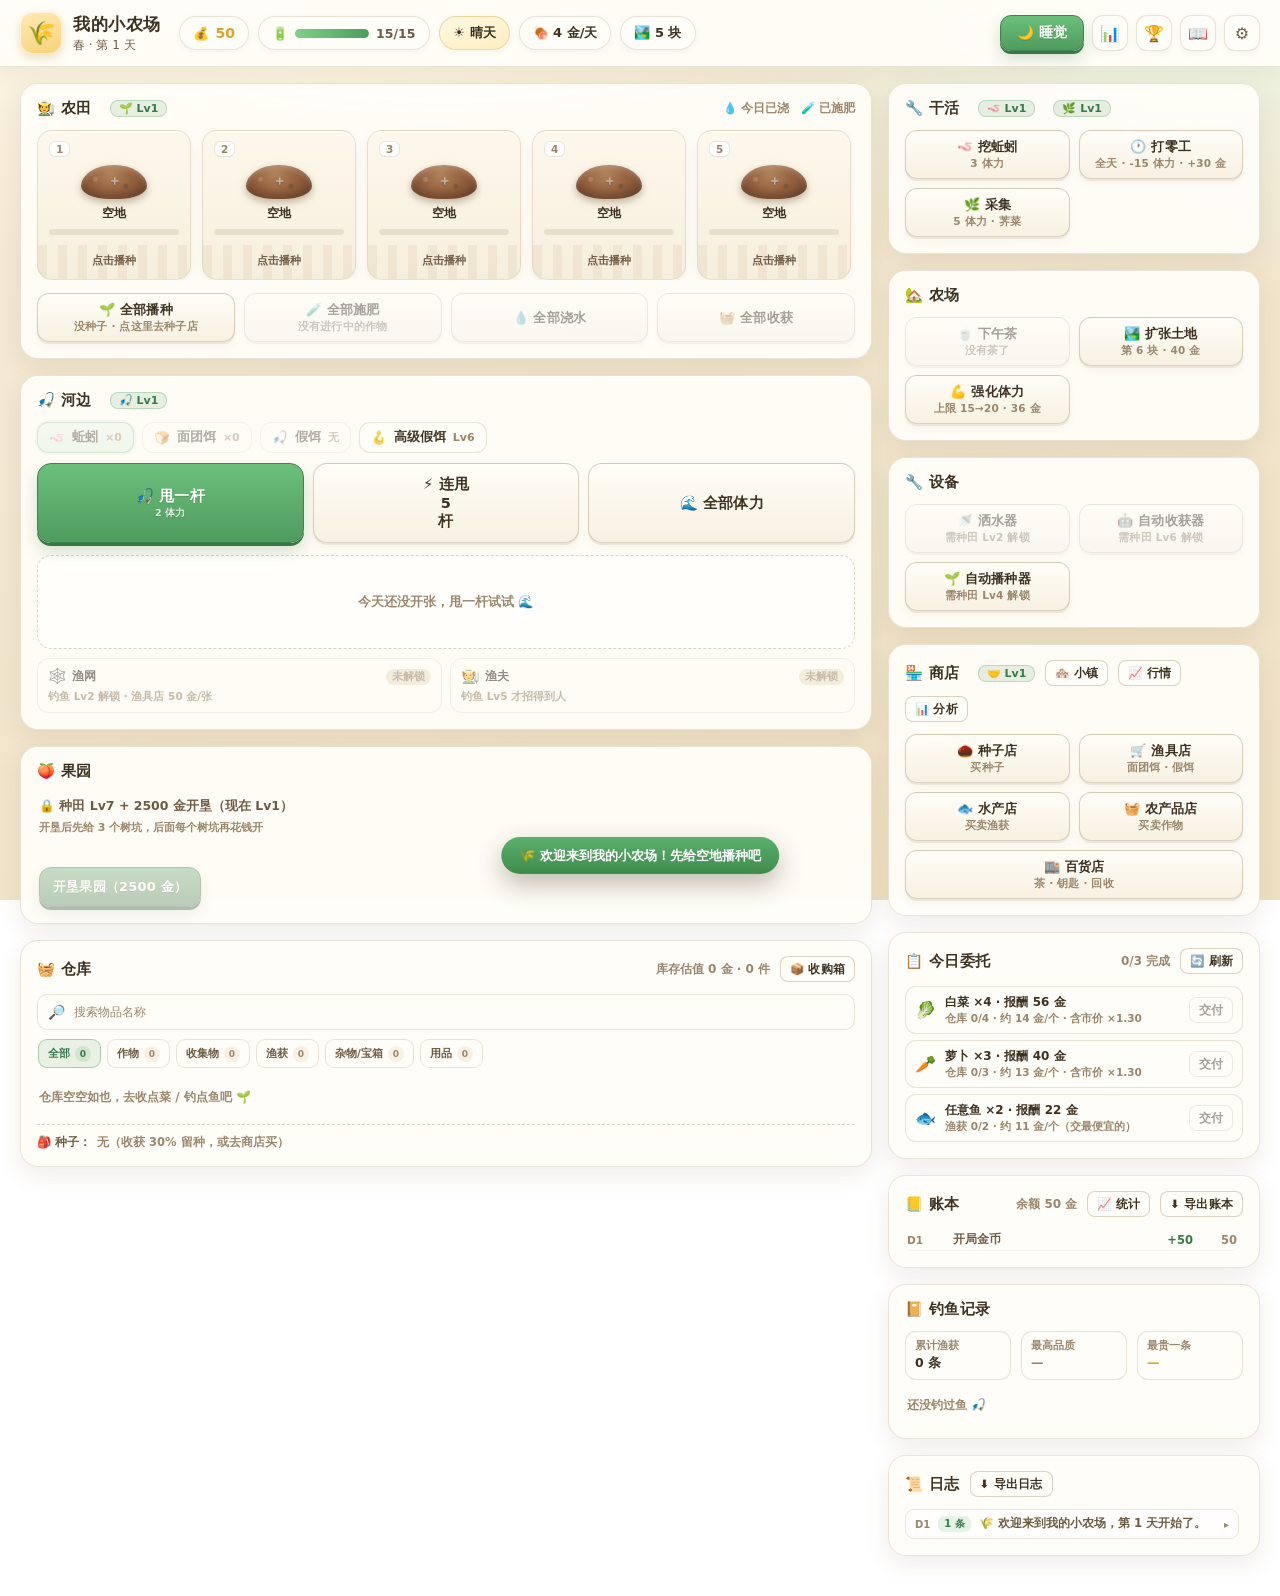
==== commit b78a19e4: "v2.22.0: 统一数值来源（BALANCE 去重 / 体力与价格集中 / check-config 守护 / 界面不再写死数字）" ====
--- a/index.html
+++ b/index.html
@@ -15,20 +15,20 @@
     <div class="logo">🌾</div>
     <div class="brand-txt">
       <h1>我的小农场</h1>
-      <p id="season">春 · 第 1 天</p>
+      <p id="season">—</p>
     </div>
   </div>
 
   <div class="hud">
-    <div class="chip coins" id="hud-coins" title="金币">💰 <b>50</b></div>
+    <div class="chip coins" id="hud-coins" title="金币">💰 <b>—</b></div>
     <div class="chip energy" title="体力">
       <span>🔋</span>
       <div class="ebar"><i id="hud-ebar"></i></div>
-      <b id="hud-etxt">10/10</b>
+      <b id="hud-etxt">—</b>
     </div>
     <div class="chip weather" id="hud-weather">☀️ 晴天</div>
-    <div class="chip" id="hud-fee" title="每天睡觉扣一次">🍖 3 金/天</div>
-    <div class="chip" id="hud-plots">🏞️ 4 块</div>
+    <div class="chip" id="hud-fee" title="每天睡觉扣一次">🍖 —</div>
+    <div class="chip" id="hud-plots">🏞️ —</div>
   </div>
 
   <div class="top-actions">
@@ -71,8 +71,8 @@
       </div>
       <div class="bait-row" id="bait-row"></div>
       <div class="fish-row">
-        <button class="btn primary big" data-act="cast">🎣 甩一杆<small>2 体力</small></button>
-        <button class="btn big" data-act="cast5">⚡ 连甩 5 杆</button>
+        <button class="btn primary big" data-act="cast">🎣 甩一杆<small id="cast-cost"></small></button>
+        <button class="btn big" data-act="cast5">⚡ 连甩 <span id="cast5-n">5</span> 杆</button>
         <button class="btn big" data-act="castAll">🌊 全部体力</button>
       </div>
       <div class="catch-area" id="catch-area">
@@ -127,7 +127,7 @@
         <span class="lv-chip" id="forage-lv">🌿 Lv1</span>
       </div>
       <div class="action-grid">
-        <button class="btn" data-act="dig">🪱 挖蚯蚓<small id="dig-txt">3 体力</small></button>
+        <button class="btn" data-act="dig">🪱 挖蚯蚓<small id="dig-txt"></small></button>
         <button class="btn" data-act="work">🕐 打零工<small id="work-txt"></small></button>
         <button class="btn wide-cell" data-act="forage">🌿 采集<small id="forage-txt"></small></button>
       </div>
@@ -136,7 +136,7 @@
     <div class="panel">
       <div class="panel-head"><h2>🏡 农场</h2></div>
       <div class="action-grid farm-actions">
-        <button class="btn" data-act="tea">🍵 下午茶<small id="tea-txt">3 金 · +5 体力</small></button>
+        <button class="btn" data-act="tea">🍵 下午茶<small id="tea-txt"></small></button>
         <button class="btn" data-act="expand">🏞️ 扩张土地<small id="expand-txt"></small></button>
         <button class="btn wide-cell" data-act="upgrade">💪 强化体力<small id="upgrade-txt"></small></button>
       </div>
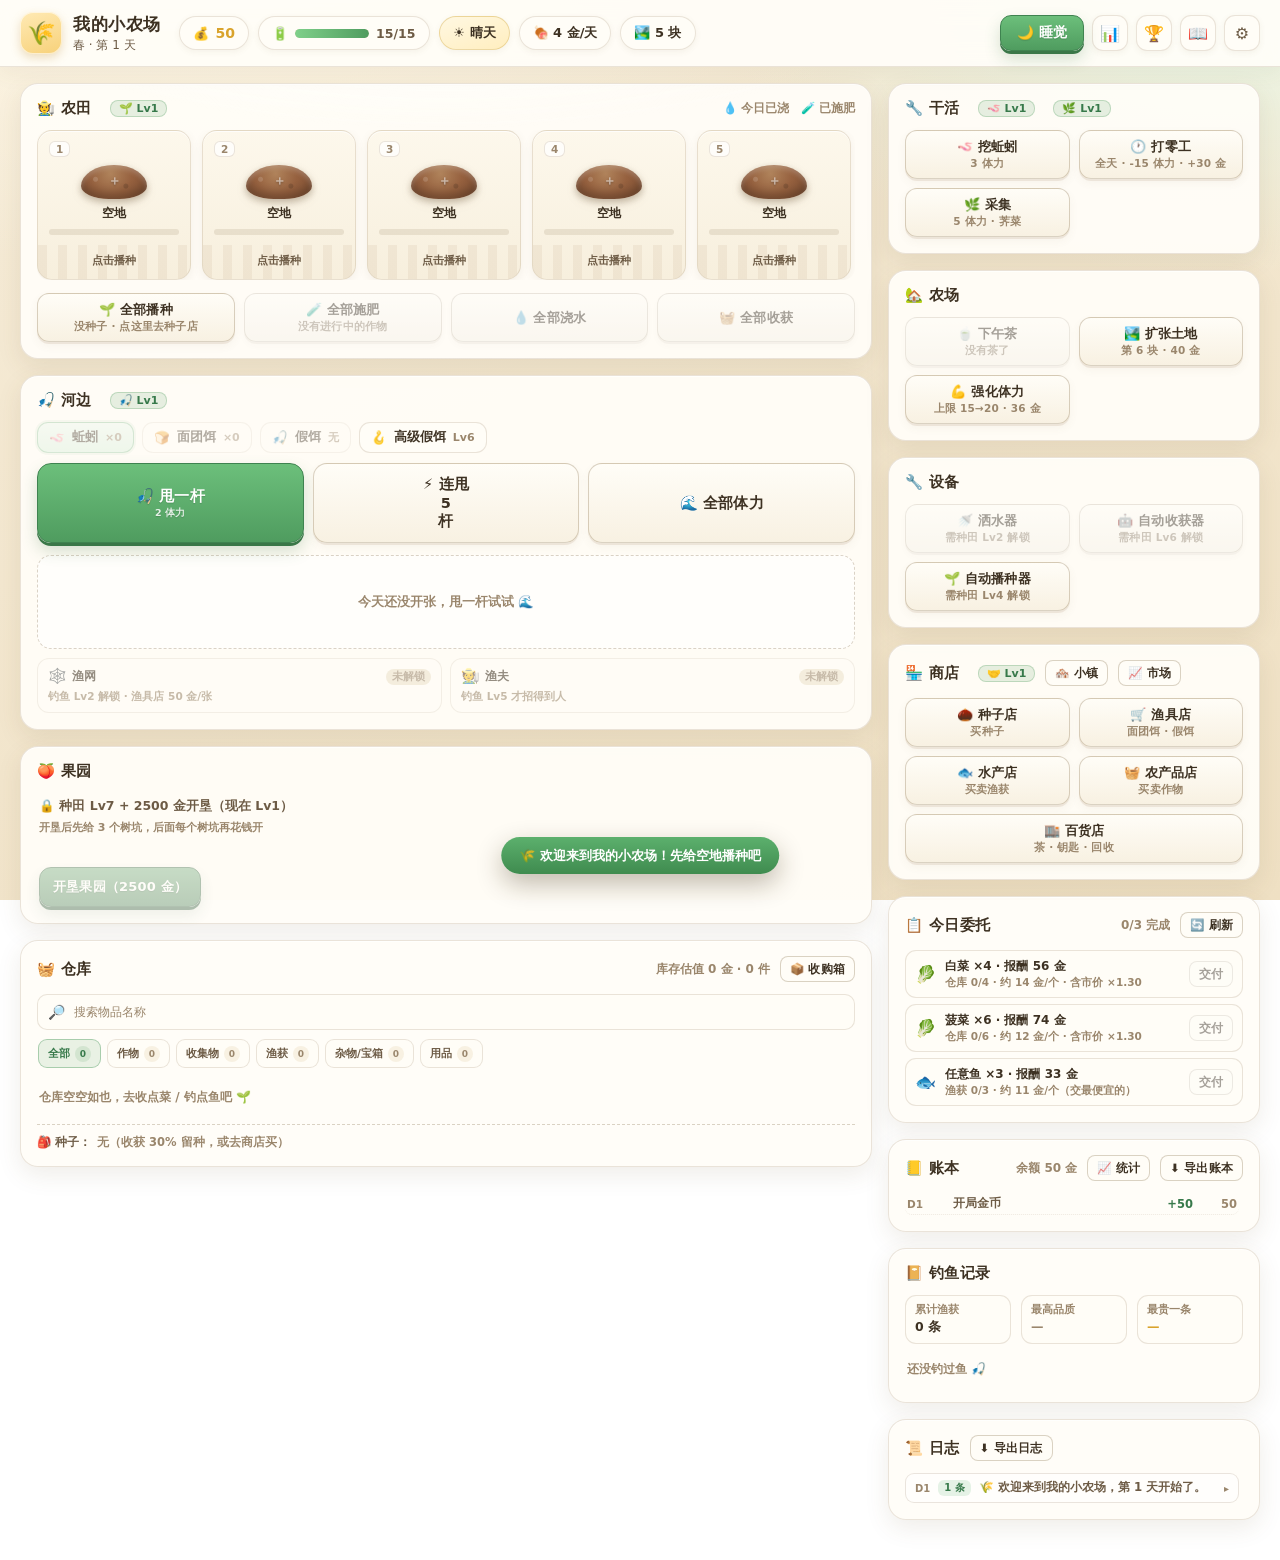
==== commit e1a8343a: "v2.24.0（统一市场入口 / 行情与分析整理） - 商店栏合并「行情」与「分析」入口为「市场」，弹窗内通过两个标签页切换 - 行情页精简为当前系数、供需状态和下个价格档位；成本 / 利润 / 历史" ====
--- a/index.html
+++ b/index.html
@@ -155,8 +155,7 @@
       <div class="panel-head"><h2>🏪 商店</h2>
         <span class="lv-chip" id="trade-lv">🤝 Lv1</span>
         <button class="btn mini" id="btn-town">🏘️ 小镇</button>
-        <button class="btn mini" id="btn-market">📈 行情</button>
-        <button class="btn mini" id="btn-analysis">📊 分析</button>
+        <button class="btn mini" id="btn-market">📈 市场</button>
       </div>
       <div class="shop-two shop-four">
         <button class="btn" data-act="seedshop">🌰 种子店<small>买种子</small></button>
--- a/style.css
+++ b/style.css
@@ -910,19 +910,27 @@
   background:rgba(201,85,74,.15); color:var(--red); vertical-align:middle; }
 
 /* ---------- v2.12: 市场分析曲线 ---------- */
+.market-tabs{ display:flex; gap:6px; margin:0 0 10px; padding-bottom:8px; border-bottom:1px solid var(--line); }
+.market-tab{ flex:1; padding:7px 10px; border:1px solid var(--line); border-radius:9px; background:var(--card-2);
+  color:var(--ink-2); font:inherit; font-size:12px; font-weight:800; cursor:pointer; }
+.market-tab.active{ border-color:var(--green); background:var(--green); color:#fff; }
 .sparkwrap{ flex:none; display:flex; align-items:center; justify-content:flex-end; }
 .spark{ color:var(--green); display:block; overflow:visible; }
 :root[data-theme="dark"] .spark{ color:#7fc98d; }
 .market-portfolio{ padding:9px 10px; margin:9px 0 12px; border:1px solid var(--line); border-radius:12px; background:var(--card); }
-.market-portfolio-grid{ display:grid; grid-template-columns:repeat(3,minmax(0,1fr)); gap:7px; margin:8px 0 6px; }
+.market-portfolio-grid{ display:grid; grid-template-columns:repeat(auto-fit,minmax(86px,1fr)); gap:7px; margin:8px 0 6px; }
 .market-portfolio-grid div{ min-width:0; padding:7px 5px; border:1px solid var(--line); border-radius:9px; background:var(--card-2); text-align:center; }
 .market-portfolio-grid span{ display:block; color:var(--ink-3); font-size:10px; font-weight:700; }
 .market-portfolio-grid b{ display:block; font-size:13px; font-variant-numeric:tabular-nums; }
 .market-portfolio-grid .market-up b{ color:var(--green-d); }
 .market-portfolio-grid .market-down b{ color:var(--red); }
+.sv .market-up{ color:var(--green-d); }
+.sv .market-down{ color:var(--red); }
 .market-wait-note{ line-height:1.5; }
 :root[data-theme="dark"] .market-portfolio-grid .market-up b{ color:#7ec98d; }
 :root[data-theme="dark"] .market-portfolio-grid .market-down b{ color:#e28b80; }
+:root[data-theme="dark"] .sv .market-up{ color:#7ec98d; }
+:root[data-theme="dark"] .sv .market-down{ color:#e28b80; }
 
 .ach-row{ display:flex; align-items:center; gap:10px; padding:8px 10px; border-radius:11px;
   background:var(--card); border:1px solid var(--line); margin-top:6px; }
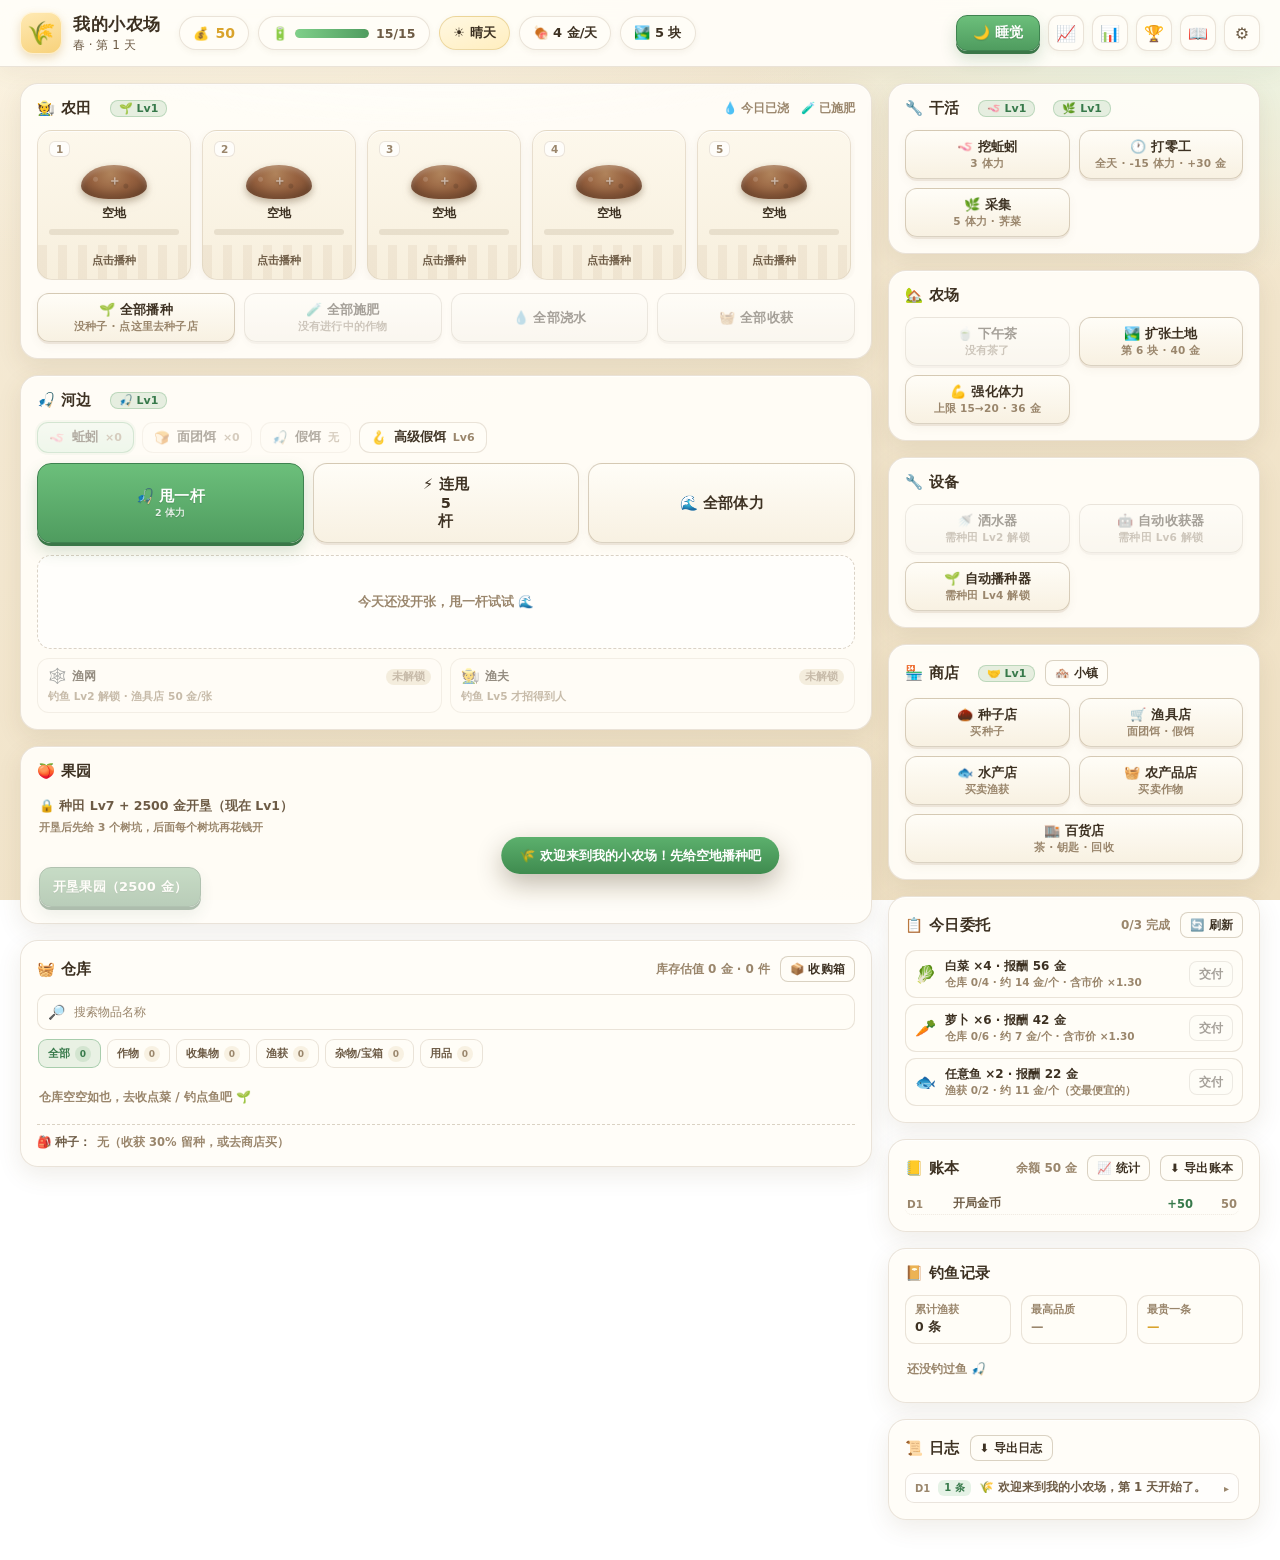
==== commit 974e45b6: "v2.25.0（果园成长 / 产量、仓库自定义入箱、市场顶栏入口） - 果树种子生长天数 **120 → 90**；树苗浇够 15 天水后、种子浇够 30 天水后都不再需要浇水；增加逐棵浇水操作 - " ====
--- a/index.html
+++ b/index.html
@@ -33,6 +33,7 @@
 
   <div class="top-actions">
     <button class="btn primary sleep-btn" data-act="sleep" title="推进到下一天，扣伙食费并恢复体力">🌙 睡觉</button>
+    <button class="icon-btn" id="btn-market" title="市场">📈</button>
     <button class="icon-btn" id="btn-status" title="查看状态">📊</button>
     <button class="icon-btn" id="btn-ach" title="成就">🏆</button>
     <button class="icon-btn" id="btn-codex" title="图鉴">📖</button>
@@ -155,7 +156,6 @@
       <div class="panel-head"><h2>🏪 商店</h2>
         <span class="lv-chip" id="trade-lv">🤝 Lv1</span>
         <button class="btn mini" id="btn-town">🏘️ 小镇</button>
-        <button class="btn mini" id="btn-market">📈 市场</button>
       </div>
       <div class="shop-two shop-four">
         <button class="btn" data-act="seedshop">🌰 种子店<small>买种子</small></button>
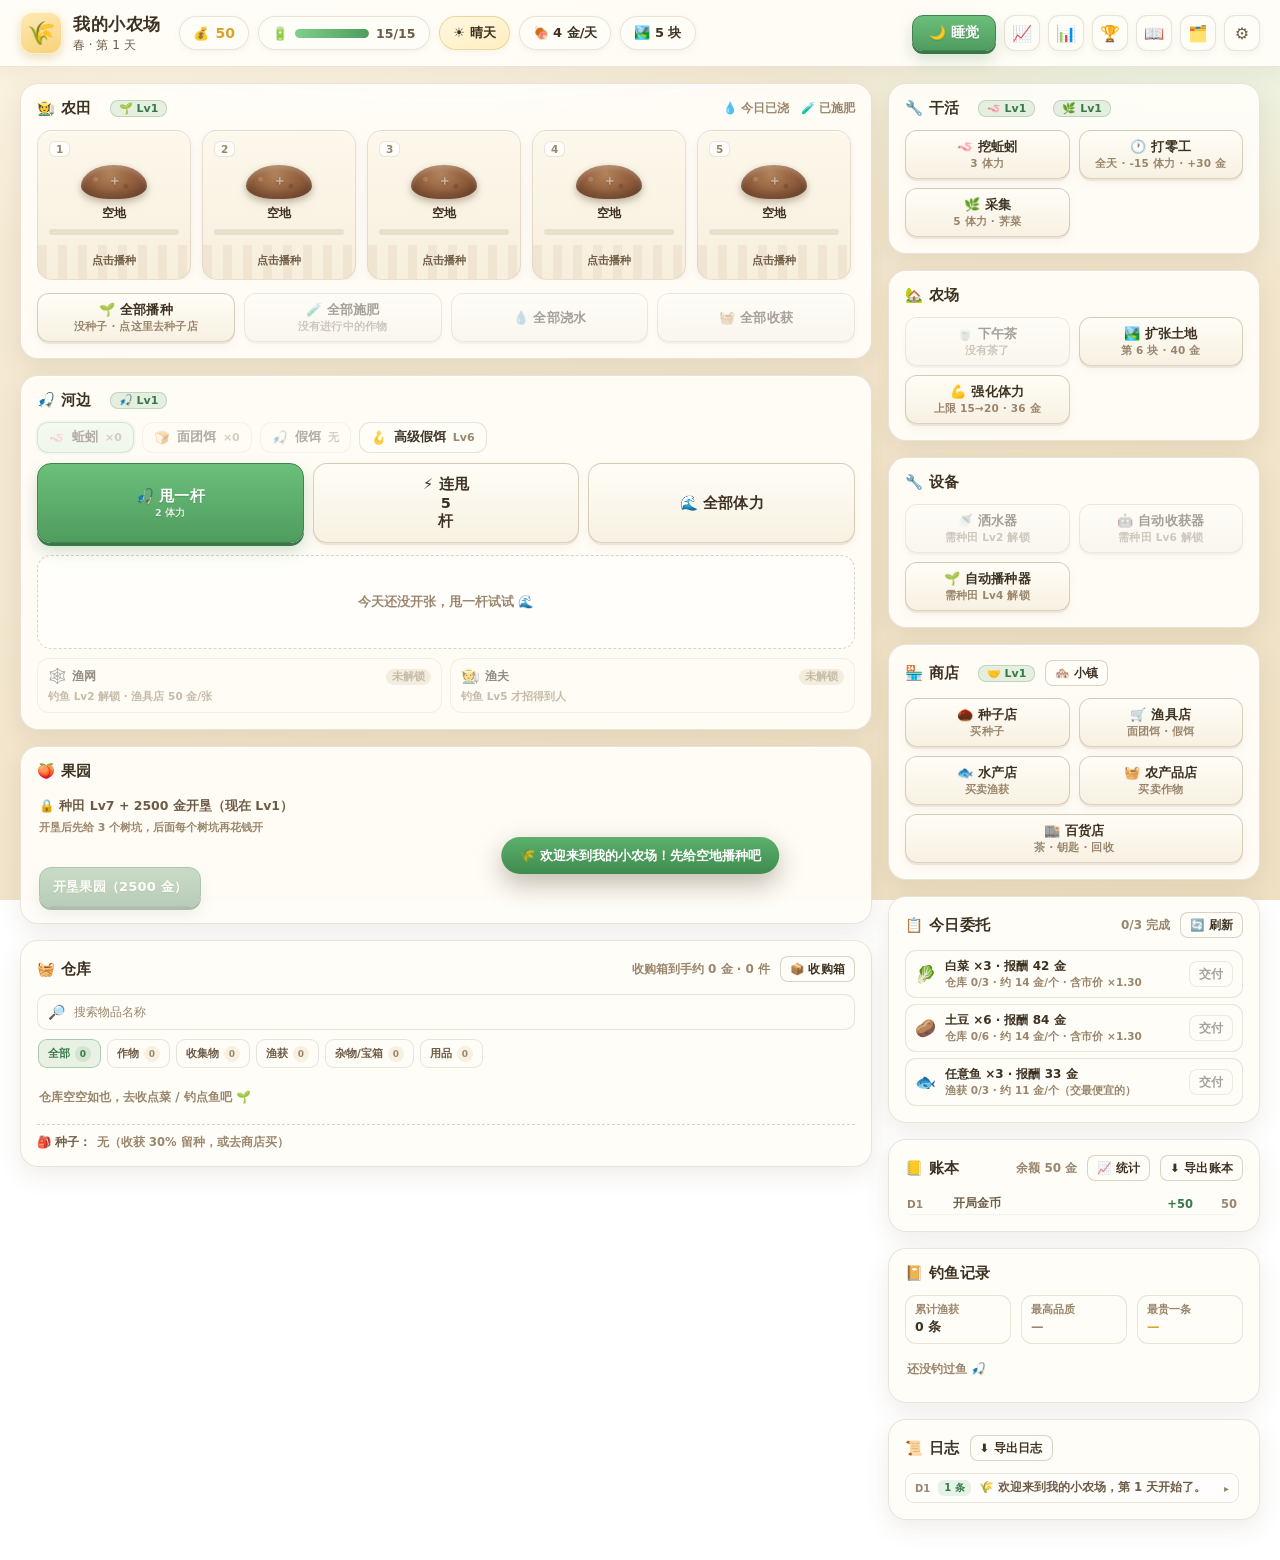
==== commit 917e9218: "v2.33.0（经营档案） - 顶栏新增 🗂️ 经营档案：称号、净资产、四项 KPI（累计收入 / 支出 / 净收益 / 经营天数 + 最佳日）、资产构成条形图（现金 / 仓库 / 收购箱 / 设备 " ====
--- a/index.html
+++ b/index.html
@@ -37,6 +37,7 @@
     <button class="icon-btn" id="btn-status" title="查看状态">📊</button>
     <button class="icon-btn" id="btn-ach" title="成就">🏆</button>
     <button class="icon-btn" id="btn-codex" title="图鉴">📖</button>
+    <button class="icon-btn" id="btn-profile" title="经营档案">🗂️</button>
     <button class="icon-btn" id="btn-settings" title="设置">⚙️</button>
     <input type="file" id="file-import" accept=".json,application/json" hidden>
   </div>
--- a/style.css
+++ b/style.css
@@ -623,6 +623,27 @@
 .day-line b.down{ color:var(--red); }
 .day-empty{ font-size:11.5px; color:var(--ink-3); font-weight:700; padding:2px 0; }
 .day-todo{ margin:0; padding-left:18px; font-size:12.5px; font-weight:700; color:var(--ink-2); line-height:1.8; }
+.day-kpis{ display:grid; grid-template-columns:repeat(3,minmax(0,1fr)); gap:8px; margin-top:12px; }
+.day-kpi{ display:flex; align-items:baseline; flex-wrap:wrap; gap:3px 5px; padding:9px 10px; border-radius:11px;
+  border:1px solid var(--line); background:var(--card); min-width:0; }
+.day-kpi span{ width:100%; color:var(--ink-3); font-size:10.5px; font-weight:800; }
+.day-kpi b{ font-size:18px; line-height:1.15; font-variant-numeric:tabular-nums; }
+.day-kpi b.up{ color:var(--green-d); } .day-kpi b.down{ color:var(--red); }
+.day-kpi small{ color:var(--ink-3); font-size:9.5px; font-weight:700; }
+.stat-kpis{ display:grid; grid-template-columns:repeat(3,minmax(0,1fr)); gap:9px; margin:0 0 12px; }
+.stat-kpi{ display:flex; flex-direction:column; gap:3px; padding:10px 12px; border:1px solid var(--line); border-radius:12px; background:var(--card); }
+.stat-kpi span{ font-size:10.5px; font-weight:800; color:var(--ink-3); }
+.stat-kpi b{ font-size:19px; line-height:1.2; font-variant-numeric:tabular-nums; }
+.stat-kpi small{ color:var(--ink-3); font-size:10px; font-weight:700; }
+.stat-chart-head{ display:flex; justify-content:space-between; align-items:center; gap:8px; margin:8px 1px 5px; font-size:12px; }
+.stat-chart-head>b{ font-size:12px; }
+.stat-chart-head>span{ color:var(--ink-3); font-size:10px; font-weight:700; white-space:nowrap; }
+.stat-chart-head i{ display:inline-block; width:8px; height:8px; border-radius:3px; margin:0 3px 0 7px; }
+.stat-chart-head .legend-in{ background:#4a9b5b; } .stat-chart-head .legend-out{ background:#d46a5f; }
+.stat-chart-foot{ display:flex; justify-content:space-between; gap:8px; flex-wrap:wrap; color:var(--ink-3); font-size:10px; font-weight:700; }
+.stat-chart-foot b{ color:var(--green-d); }
+@media(max-width:520px){ .day-kpis{ gap:5px; } .day-kpi{ padding:7px; } .day-kpi b{ font-size:15px; } .stat-kpis{ gap:5px; }
+  .stat-kpi{ padding:8px; } .stat-kpi b{ font-size:16px; } .stat-chart-head{ align-items:flex-start; flex-direction:column; gap:3px; } }
 
 /* ---------------- 果园 ---------------- */
 
@@ -887,11 +908,7 @@
 #stat-canvas{ width:100%; max-width:100%; height:auto; display:block; margin:4px 0 8px; border-radius:10px; background:var(--card); border:1px solid var(--line); }
 @media (max-width:560px){ .shop-two{ grid-template-columns:1fr !important; } }
 
-/* ---------- v1.5.1: stats categories / toast wrap ---------- */
-.stat-cats{ display:flex; flex-wrap:wrap; gap:6px; margin:8px 0 2px; }
-.cat-chip{ display:inline-flex; align-items:center; gap:5px; padding:3px 8px; border-radius:8px;
-  background:var(--card); border:1px solid var(--line); font-size:11px; font-weight:700; }
-.cat-chip i{ font-style:normal; }
+/* ---------- v1.5.1: stats colors / toast wrap ---------- */
 .cat-in{ color:#3d8b4f; }
 .cat-out{ color:#c9554a; }
 .toast-root .toast, .toast{ max-width:min(560px, 88vw); white-space:normal; line-height:1.5; text-align:left; }
@@ -969,3 +986,63 @@
 .lock{ font-size:10px; font-weight:800; color:#a9701a; background:rgba(217,159,43,.16);
   border-radius:6px; padding:1px 6px; }
 :root[data-theme="dark"] .lock{ color:#e0b352; }
+
+/* ---------- 分享名片 ---------- */
+.share-preview{ margin:0 auto 12px; max-width:420px; }
+.share-preview img{ display:block; width:100%; height:auto; border-radius:16px;
+  border:1px solid var(--line-2); box-shadow:var(--shadow); }
+.share-fallback{ display:flex; flex-direction:column; gap:10px; }
+.share-fb-day{ font-size:13px; color:var(--ink-2); font-weight:700; }
+.share-fb-coins{ font-size:34px; font-weight:800; color:var(--gold); line-height:1.1; }
+.share-fb-grid{ display:grid; grid-template-columns:repeat(3, minmax(0,1fr)); gap:8px; }
+.share-fb-grid>div{ background:var(--card); border:1px solid var(--line); border-radius:12px;
+  padding:9px 10px; display:flex; flex-direction:column; gap:2px; }
+.share-fb-grid b{ font-size:15px; }
+.share-fb-grid span{ font-size:11px; color:var(--ink-3); font-weight:600; }
+
+/* ---------- 图鉴奖励 ---------- */
+.codex-rw{ display:flex; align-items:center; gap:8px; padding:6px 9px; margin-bottom:6px;
+  border-radius:10px; background:var(--card); border:1px solid var(--line);
+  font-size:11.5px; font-weight:700; color:var(--ink-2); }
+.codex-rw.got{ opacity:.55; }
+.codex-rw .cw-k{ flex:none; }
+.codex-rw .cw-bar{ flex:1 1 auto; min-width:36px; height:6px; border-radius:99px;
+  background:rgba(122,96,60,.14); overflow:hidden; }
+.codex-rw .cw-bar i{ display:block; height:100%; background:linear-gradient(90deg,var(--green),var(--green-d)); }
+.codex-rw .cw-n{ flex:none; color:var(--ink-3); font-variant-numeric:tabular-nums; }
+.codex-rw .cw-r{ flex:none; color:var(--gold); white-space:nowrap; }
+@media (max-width:560px){
+  .codex-rw{ flex-wrap:wrap; }
+  .codex-rw .cw-bar{ order:5; flex-basis:100%; }
+}
+
+/* ---------- 状态页分区 / 收益条形 ---------- */
+.stat-sec{ margin-bottom:14px; }
+.stat-sec:last-child{ margin-bottom:0; }
+.stat-sec h4{ margin:0 0 7px; font-size:12.5px; font-weight:800; color:var(--ink-2); letter-spacing:.3px; }
+.stat-sec .kv{ margin:0; }
+.stat-sum{ font-size:12.5px; font-weight:700; color:var(--ink-2); margin:0 0 8px; }
+.stat-bar{ display:flex; align-items:center; gap:8px; margin-bottom:6px; font-size:11.5px; font-weight:700; }
+.stat-bar .sb-n{ width:104px; flex:none; color:var(--ink-2); }
+.stat-bar .sb-t{ flex:1; height:7px; border-radius:99px; background:rgba(122,96,60,.14); overflow:hidden; }
+.stat-bar .sb-t i{ display:block; height:100%; border-radius:99px; }
+.stat-bar .sb-t i.in{ background:linear-gradient(90deg,var(--green),var(--green-d)); }
+.stat-bar .sb-t i.out{ background:linear-gradient(90deg,#d98b7f,var(--red)); }
+.stat-bar b{ width:74px; flex:none; text-align:right; font-variant-numeric:tabular-nums; }
+.stat-tip{ font-size:11px; color:var(--ink-3); font-weight:600; margin-top:6px; line-height:1.55; }
+@media (max-width:560px){
+  .stat-bar .sb-n{ width:82px; }
+  .stat-bar b{ width:62px; }
+}
+
+/* ---------- 经营档案 ---------- */
+.profile-head{ display:flex; align-items:center; gap:12px; padding:12px 14px; margin-bottom:12px;
+  border-radius:16px; border:1px solid var(--line);
+  background:linear-gradient(135deg, rgba(79,156,95,.14), rgba(217,163,43,.12)); }
+.profile-rank{ font-size:34px; line-height:1; flex:none; }
+.profile-title{ flex:1; min-width:0; display:flex; flex-direction:column; gap:2px; }
+.profile-title b{ font-size:16px; }
+.profile-title small{ font-size:11.5px; color:var(--ink-3); font-weight:600; }
+.profile-worth{ flex:none; display:flex; align-items:baseline; gap:4px; }
+.profile-worth b{ font-size:20px; font-weight:900; color:var(--gold); }
+.profile-worth small{ font-size:10.5px; color:var(--ink-3); font-weight:700; }
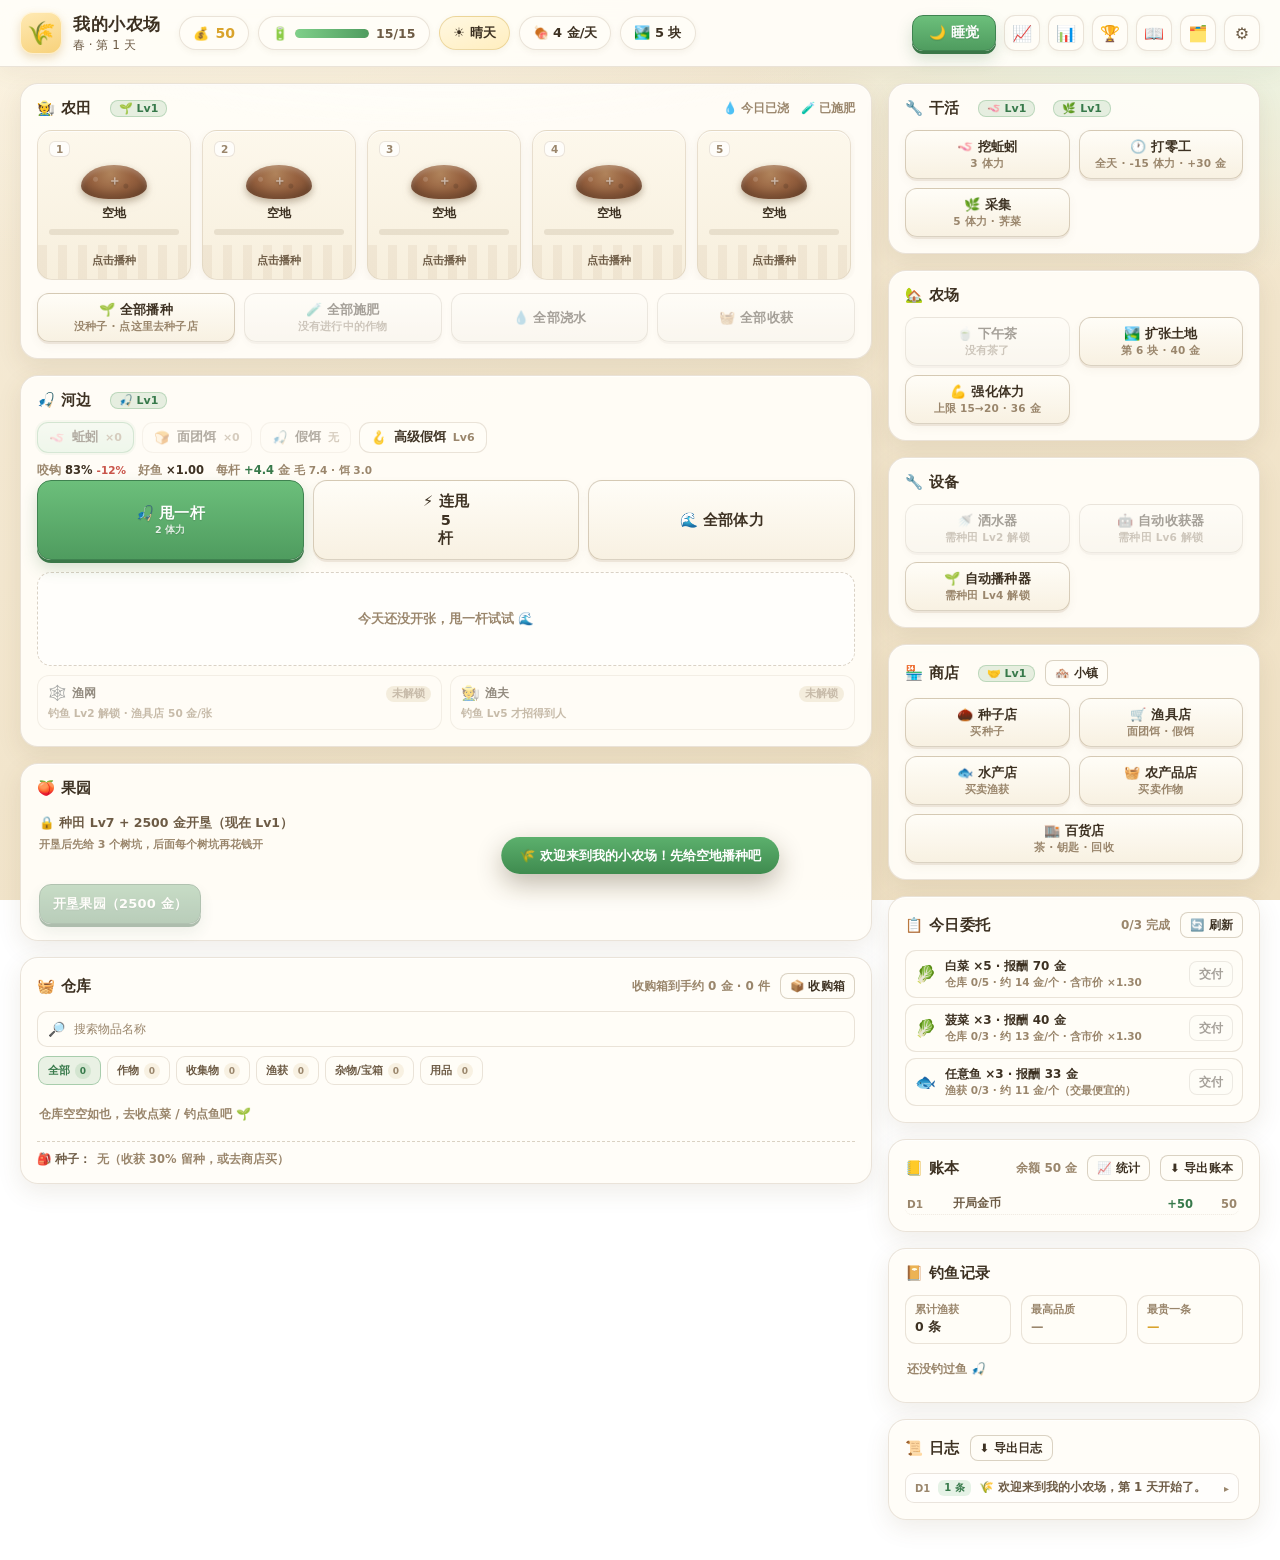
==== commit ebe614f9: "v2.34.0（河边预估 / 收购箱全部放入 / 交易折扣补齐） - 河边新增「每杆预估」：按当前饵料、天气、钓鱼等级实时算咬钩率、好鱼倍率、每杆毛收益 / 饵成本 / 净收益；冬天显示结冰提示 - " ====
--- a/index.html
+++ b/index.html
@@ -72,6 +72,7 @@
         <span class="lv-chip" id="fish-lv">🎣 Lv1</span>
       </div>
       <div class="bait-row" id="bait-row"></div>
+      <div class="fish-forecast" id="fish-forecast"></div>
       <div class="fish-row">
         <button class="btn primary big" data-act="cast">🎣 甩一杆<small id="cast-cost"></small></button>
         <button class="btn big" data-act="cast5">⚡ 连甩 <span id="cast5-n">5</span> 杆</button>
--- a/style.css
+++ b/style.css
@@ -1046,3 +1046,12 @@
 .profile-worth{ flex:none; display:flex; align-items:baseline; gap:4px; }
 .profile-worth b{ font-size:20px; font-weight:900; color:var(--gold); }
 .profile-worth small{ font-size:10.5px; color:var(--ink-3); font-weight:700; }
+
+/* ---------- 河边：每杆预估 ---------- */
+.fish-forecast{ display:flex; flex-wrap:wrap; gap:3px 12px; margin:7px 0 2px;
+  font-size:11.5px; font-weight:700; color:var(--ink-3); }
+.fish-forecast b{ color:var(--ink); font-weight:900; }
+.fish-forecast i{ font-style:normal; font-size:10.5px; margin-left:4px; color:var(--ink-3); }
+.fish-forecast b.up, .fish-forecast i.up{ color:var(--green-d); }
+.fish-forecast b.down, .fish-forecast i.down{ color:var(--red); }
+.fish-forecast .ff-warn{ color:var(--blue); }
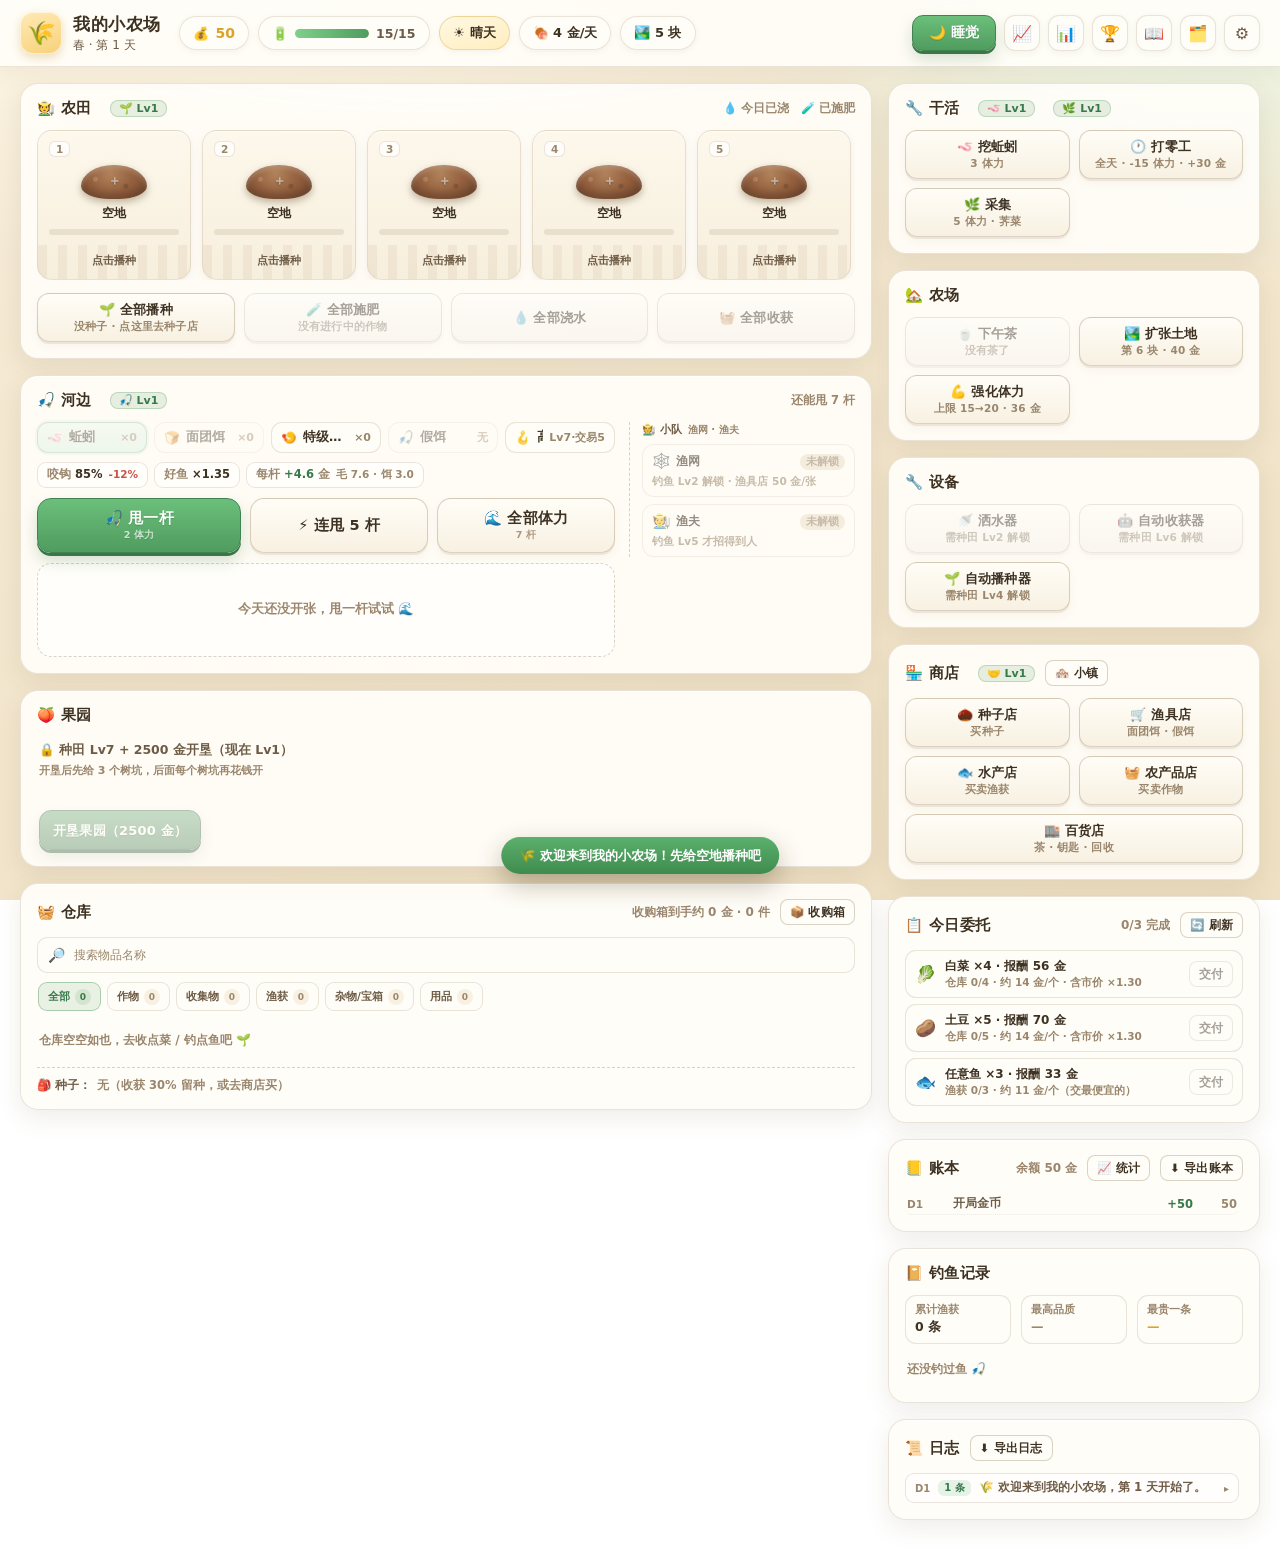
==== commit ada3d488: "v2.37.0（水果纳入市场 / 河边布局） - 水果（桃 / 芒果 / 苹果）纳入市场：市价 = 供需 × 季节（自己那季 ×1、囤到别的季节 ×1.7）× 小镇加成，   和作物共用供需曲线与「批" ====
--- a/index.html
+++ b/index.html
@@ -70,18 +70,26 @@
       <div class="panel-head">
         <h2>🎣 河边</h2>
         <span class="lv-chip" id="fish-lv">🎣 Lv1</span>
-      </div>
-      <div class="bait-row" id="bait-row"></div>
-      <div class="fish-forecast" id="fish-forecast"></div>
-      <div class="fish-row">
-        <button class="btn primary big" data-act="cast">🎣 甩一杆<small id="cast-cost"></small></button>
-        <button class="btn big" data-act="cast5">⚡ 连甩 <span id="cast5-n">5</span> 杆</button>
-        <button class="btn big" data-act="castAll">🌊 全部体力</button>
-      </div>
-      <div class="catch-area" id="catch-area">
-        <div class="catch-empty">今天还没开张，甩一杆试试 🌊</div>
-      </div>
-      <div class="crew-row" id="crew-row"></div>
+        <span class="fish-meta" id="fish-meta"></span>
+      </div>
+      <div class="river">
+        <div class="river-main">
+          <div class="bait-row" id="bait-row"></div>
+          <div class="fish-forecast" id="fish-forecast"></div>
+          <div class="fish-row">
+            <button class="btn primary big" data-act="cast"><span class="fb">🎣 甩一杆</span><small id="cast-cost"></small></button>
+            <button class="btn big" data-act="cast5"><span class="fb">⚡ 连甩 <b id="cast5-n">5</b> 杆</span></button>
+            <button class="btn big" data-act="castAll"><span class="fb">🌊 全部体力</span><small id="castall-n"></small></button>
+          </div>
+          <div class="catch-area" id="catch-area">
+            <div class="catch-empty">今天还没开张，甩一杆试试 🌊</div>
+          </div>
+        </div>
+        <div class="river-side">
+          <div class="river-side-head">🧑‍🌾 小队<span>渔网 · 渔夫</span></div>
+          <div class="crew-row" id="crew-row"></div>
+        </div>
+      </div>
     </div>
 
     <div class="panel orchard">
--- a/style.css
+++ b/style.css
@@ -317,16 +317,29 @@
 
 .fish-meta{ margin-left:auto; font-size:11.5px; color:var(--ink-3); font-weight:600; }
 
-.bait-row{ display:flex; gap:8px; flex-wrap:wrap; margin-bottom:10px; }
+/* 河边：左边钓具（饵 / 预估 / 甩杆 / 渔获），右边小队（渔网 / 渔夫） */
+.river{ display:grid; grid-template-columns:minmax(0,1fr) 226px; gap:14px; align-items:start; }
+.river-main{ min-width:0; }
+.river-side{
+  min-width:0; display:flex; flex-direction:column; gap:7px;
+  padding-left:12px; border-left:1px dashed var(--line-2);
+}
+.river-side-head{ display:flex; align-items:baseline; gap:6px; font-size:11px; font-weight:800; color:var(--ink-2); }
+.river-side-head span{ font-size:10px; font-weight:700; color:var(--ink-3); }
+.river-side .crew-row{ grid-template-columns:1fr; margin-top:0; gap:7px; }
+.river-side .crew-card{ padding:8px 9px 7px; }
+
+/* 五种饵料：一行铺满，窄屏自动换行 */
+.bait-row{ display:grid; grid-template-columns:repeat(auto-fit, minmax(102px, 1fr)); gap:7px; margin-bottom:9px; }
 .bait{
-  display:flex; align-items:center; gap:7px;
-  padding:6px 11px; border-radius:11px; cursor:pointer;
+  display:flex; align-items:center; gap:6px; min-width:0;
+  padding:6px 9px; border-radius:11px; cursor:pointer;
   background:var(--card); border:1px solid var(--line);
   font-size:12.5px; font-weight:700; color:var(--ink-2);
   transition:.14s;
 }
-.bait .bn{ color:var(--ink); }
-.bait .bc{ font-size:11px; color:var(--ink-3); font-weight:700; }
+.bait .bn{ color:var(--ink); overflow:hidden; text-overflow:ellipsis; white-space:nowrap; }
+.bait .bc{ margin-left:auto; font-size:11px; color:var(--ink-3); font-weight:700; white-space:nowrap; }
 .bait:hover{ border-color:var(--line-2); transform:translateY(-1px); }
 .bait.sel{
   background:linear-gradient(180deg,#eaf7ec,#d7efdb);
@@ -335,12 +348,14 @@
 }
 .bait.off{ opacity:.4; cursor:not-allowed; }
 
-/* 甩一杆 / 连甩 5 杆 / 全部体力：一行三个 */
-.fish-row{ display:grid; grid-template-columns:repeat(3, minmax(0,1fr)); gap:9px; }
-.fish-row .btn{ padding:11px 8px; }
-.fish-row .btn small{ font-size:9.5px; }
-
-.catch-area{ margin-top:12px; min-height:94px; }
+/* 甩一杆 / 连甩 5 杆 / 全部体力：一行三个，主按钮略宽 */
+.fish-row{ display:grid; grid-template-columns:1.15fr 1fr 1fr; gap:9px; }
+.fish-row .btn{ padding:10px 8px; }
+.fish-row .fb{ white-space:nowrap; }
+.fish-row .fb b{ font-weight:900; }
+.fish-row .btn small{ font-size:9.5px; opacity:.85; }
+
+.catch-area{ margin-top:10px; min-height:94px; }
 .catch-empty{
   display:grid; place-items:center; min-height:94px;
   border:1.5px dashed var(--line-2); border-radius:14px;
@@ -1047,11 +1062,34 @@
 .profile-worth b{ font-size:20px; font-weight:900; color:var(--gold); }
 .profile-worth small{ font-size:10.5px; color:var(--ink-3); font-weight:700; }
 
-/* ---------- 河边：每杆预估 ---------- */
-.fish-forecast{ display:flex; flex-wrap:wrap; gap:3px 12px; margin:7px 0 2px;
+/* ---------- 河边：每杆预估（一排小胶囊） ---------- */
+.fish-forecast{ display:flex; flex-wrap:wrap; gap:6px; margin:0 0 10px;
   font-size:11.5px; font-weight:700; color:var(--ink-3); }
+.fish-forecast > span{
+  display:inline-flex; align-items:baseline; gap:4px; min-width:0;
+  padding:4px 9px; border-radius:9px; line-height:1.35;
+  background:var(--soft); border:1px solid var(--line);
+}
 .fish-forecast b{ color:var(--ink); font-weight:900; }
-.fish-forecast i{ font-style:normal; font-size:10.5px; margin-left:4px; color:var(--ink-3); }
+.fish-forecast i{ font-style:normal; font-size:10.5px; margin-left:2px; color:var(--ink-3); }
 .fish-forecast b.up, .fish-forecast i.up{ color:var(--green-d); }
 .fish-forecast b.down, .fish-forecast i.down{ color:var(--red); }
 .fish-forecast .ff-warn{ color:var(--blue); }
+
+/* 河边两栏的断点 */
+@media (max-width:1080px){
+  .river{ grid-template-columns:1fr; gap:10px; }
+  .river-side{ padding-left:0; border-left:0; border-top:1px dashed var(--line-2); padding-top:9px; }
+  .river-side .crew-row{ grid-template-columns:repeat(2,minmax(0,1fr)); }
+}
+@media (max-width:720px){
+  .river-side .crew-row{ grid-template-columns:1fr; }
+  .bait-row{ grid-template-columns:repeat(auto-fit, minmax(96px, 1fr)); }
+}
+
+/* ---------- 行内小按钮组（仓库「全部」/ 渔具店买饵） ---------- */
+.store-row .spw{ margin-left:auto; display:flex; gap:5px; flex:none; }
+.store-row .spw .btn{ min-height:24px; padding:3px 8px; }
+@media (max-width:560px){
+  .store-row .spw{ flex-wrap:wrap; justify-content:flex-end; }
+}
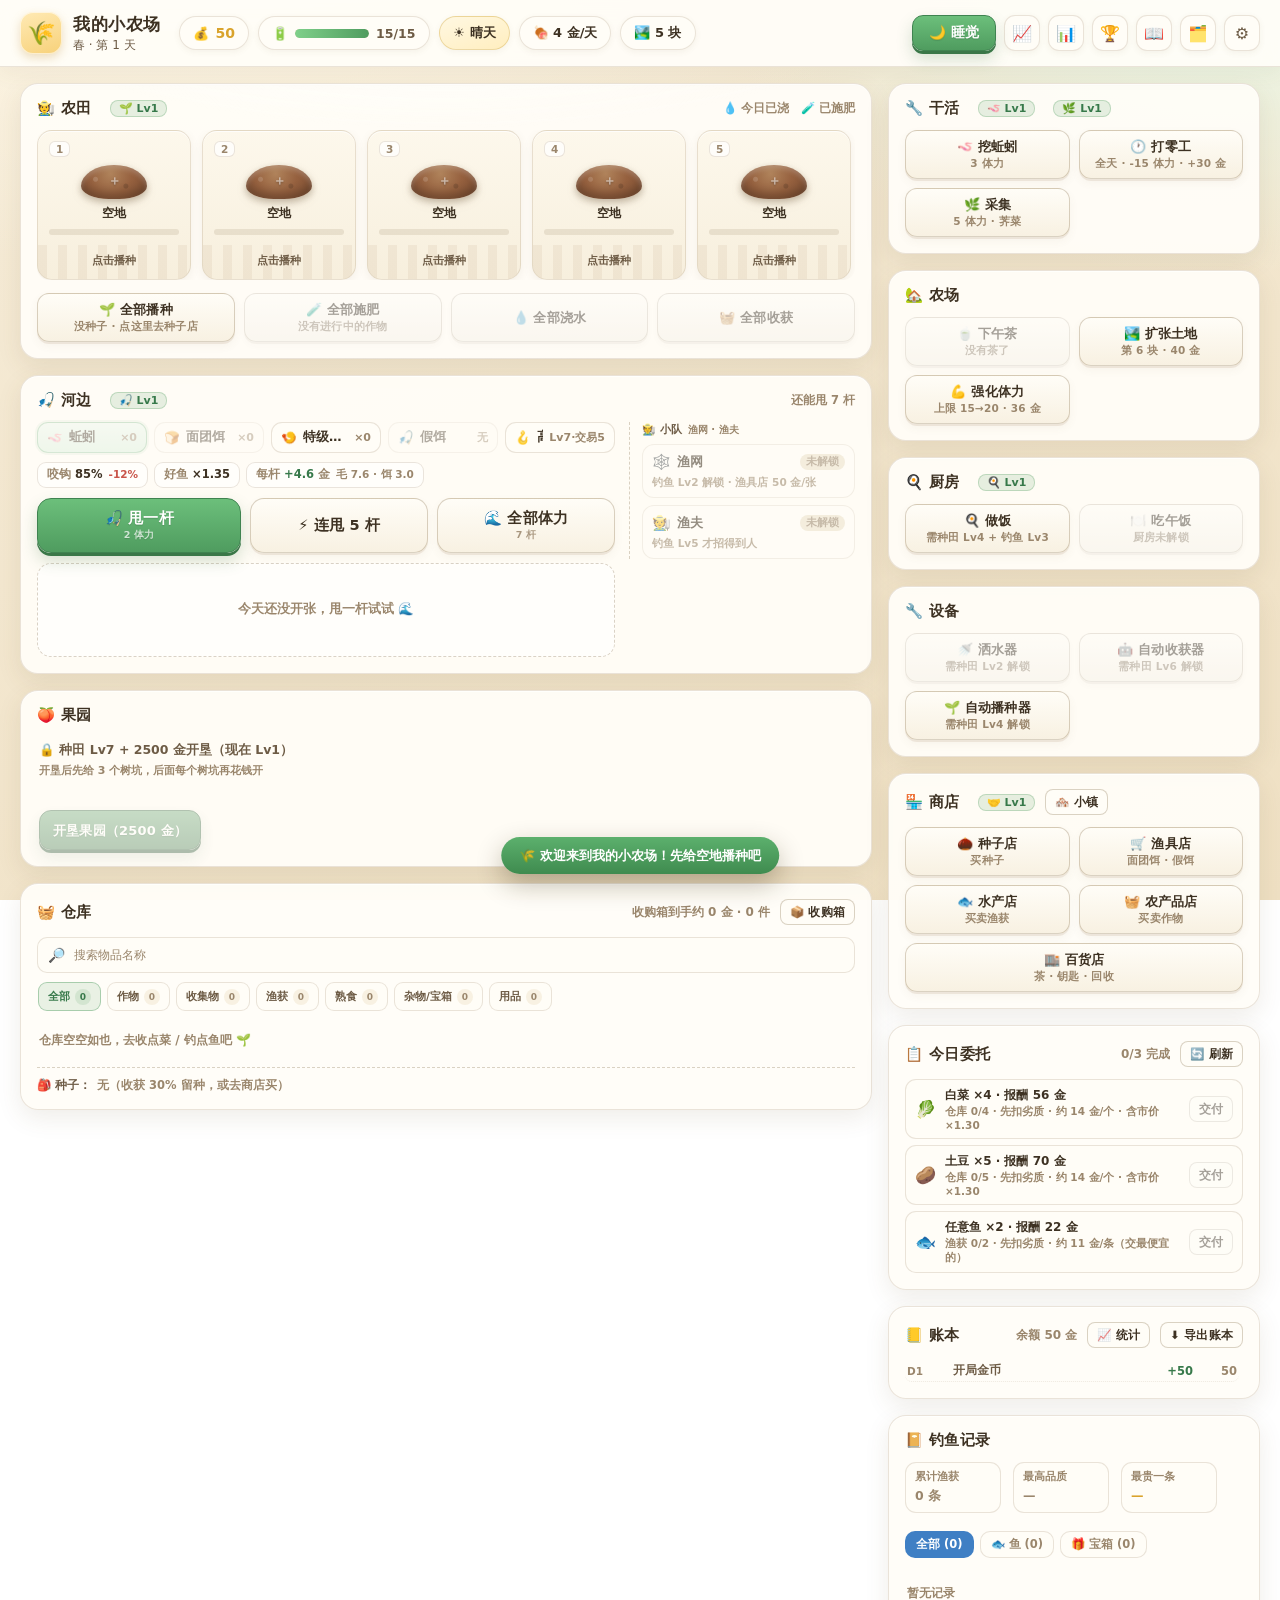
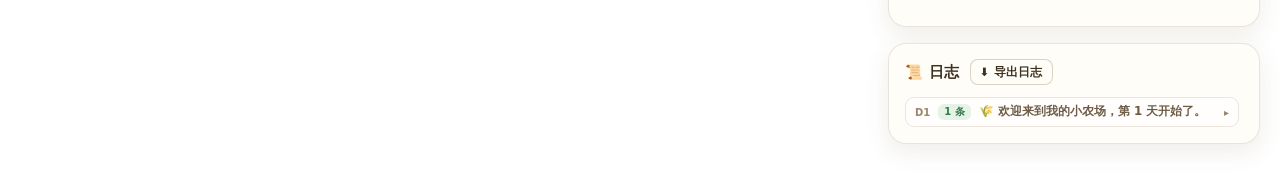
==== commit 2ae770ed: "v2.44.0（厨房 / 烹饪 / 吃午饭） - 厨房：种田 Lv4 + 钓鱼 Lv3 解锁，右栏新增面板；8 道食谱覆盖作物 / 渔获 / 野货 / 水果 - 烹饪等级：第 6 条等级线，Lv1 做" ====
--- a/index.html
+++ b/index.html
@@ -119,6 +119,7 @@
           <button class="store-filter" data-store-filter="crops" aria-pressed="false">作物 <span>0</span></button>
           <button class="store-filter" data-store-filter="wild" aria-pressed="false">收集物 <span>0</span></button>
           <button class="store-filter" data-store-filter="fish" aria-pressed="false">渔获 <span>0</span></button>
+          <button class="store-filter" data-store-filter="food" aria-pressed="false">熟食 <span>0</span></button>
           <button class="store-filter" data-store-filter="junk" aria-pressed="false">杂物/宝箱 <span>0</span></button>
           <button class="store-filter" data-store-filter="supplies" aria-pressed="false">用品 <span>0</span></button>
         </div>
@@ -150,6 +151,14 @@
         <button class="btn" data-act="tea">🍵 下午茶<small id="tea-txt"></small></button>
         <button class="btn" data-act="expand">🏞️ 扩张土地<small id="expand-txt"></small></button>
         <button class="btn wide-cell" data-act="upgrade">💪 强化体力<small id="upgrade-txt"></small></button>
+      </div>
+    </div>
+
+    <div class="panel" id="kitchen-panel">
+      <div class="panel-head"><h2>🍳 厨房</h2><span class="lv-chip" id="cook-lv">🍳 Lv1</span></div>
+      <div class="action-grid farm-actions">
+        <button class="btn" data-act="kitchen">🍳 做饭<small id="kitchen-txt"></small></button>
+        <button class="btn" data-act="lunch">🍽️ 吃午饭<small id="lunch-txt"></small></button>
       </div>
     </div>
 
--- a/style.css
+++ b/style.css
@@ -674,6 +674,10 @@
 .orc-tag{ margin-left:auto; font-size:10px; font-weight:800; color:var(--green-d); }
 .orc-tag.off{ color:var(--ink-3); }
 .orc-mid{ font-size:11.5px; line-height:1.55; font-weight:700; color:var(--ink-2); min-height:34px; }
+.orc-full{ color:var(--gold); }
+.orc-lv{ margin-left:auto; font-size:9.5px; font-weight:800; color:var(--blue); background:rgba(63,127,196,.12);
+  border-radius:6px; padding:1px 5px; white-space:nowrap; }
+.orc-lv + .orc-tag{ margin-left:4px; }
 .orc-bar{ margin:1px 0; }
 .orc-act{ display:flex; justify-content:flex-end; align-items:center; min-height:24px; }
 .orc-note{ font-size:10.5px; font-weight:700; color:var(--ink-3); }
@@ -816,8 +820,34 @@
 
 /* ---------- 规则页分区 ---------- */
 .rule-sec{ margin-bottom:14px; }
-.rule-sec h4{ margin:0 0 6px; font-size:13px; font-weight:800; }
-.rule-sec p{ margin:6px 0 0; font-size:11.5px; line-height:1.75; color:var(--ink-2); font-weight:600; }
+.rule-sec h4{
+  margin:0 0 8px; padding:0 0 6px 10px; font-size:14px; font-weight:900; color:var(--ink);
+  border-left:3px solid var(--green); border-bottom:1px solid var(--line);
+}
+.rule-sec p{ margin:6px 0 0; font-size:12.5px; line-height:1.7; color:var(--ink-2); font-weight:600; }
+
+/* 指南 v2.41：要点列表 / 页内小标题 / 更好读的表格 */
+.guide-list{ margin:6px 0 0; padding:0; list-style:none; display:flex; flex-direction:column; gap:5px; }
+.guide-list li{
+  position:relative; padding:0 0 0 14px; font-size:12.5px; line-height:1.65; color:var(--ink-2); font-weight:600;
+}
+.guide-list li::before{
+  content:''; position:absolute; left:2px; top:.62em; width:5px; height:5px; border-radius:50%;
+  background:var(--green);
+}
+.guide-list li b{ color:var(--ink); font-weight:900; }
+.guide-sub{ margin-top:10px; }
+.guide-warn{
+  margin-top:10px; padding:8px 10px; border-radius:10px; font-size:12.5px; line-height:1.65;
+  color:var(--ink-2); background:rgba(106,166,224,.12); border:1px solid rgba(106,166,224,.35);
+}
+.guide-warn b{ color:var(--ink); }
+.guide-sub-t{ font-size:12px; font-weight:900; color:var(--ink); margin-bottom:2px; }
+.rule-sec .rule-table{ font-size:12.5px; margin:8px 0 6px; }
+.rule-sec .rule-table th{ font-size:11.5px; color:var(--ink-2); background:var(--soft); }
+.rule-sec .rule-table td{ padding:6px 8px; }
+.rule-sec .rule-table tr:nth-child(even) td{ background:rgba(127,127,127,.05); }
+.rule-sec .rule-table td:nth-child(n+2){ font-variant-numeric:tabular-nums; }
 
 /* ---------- v2.14: 规则说明分页 ---------- */
 .rule-tabs{ display:flex; gap:6px; flex-wrap:wrap; margin:0 0 8px; }
@@ -1093,3 +1123,78 @@
 @media (max-width:560px){
   .store-row .spw{ flex-wrap:wrap; justify-content:flex-end; }
 }
+
+/* ---------- v2.39: 钓鱼记录卡片网格 ---------- */
+.book-stats-bar{ display:flex; gap:12px; font-size:12px; font-weight:700; color:var(--ink-3); margin-bottom:8px; flex-wrap:wrap; }
+.book-stats-bar b{ color:var(--ink); font-weight:900; }
+.bstat{ display:flex; flex-direction:column; gap:2px; }
+.bl{ font-size:10.5px; font-weight:600; color:var(--ink-3); }
+.bv{ font-size:12px; font-weight:800; }
+.book-tabs{ display:flex; gap:6px; margin-bottom:10px; flex-wrap:wrap; }
+.book-tab{
+  padding:5px 10px; border-radius:10px; cursor:pointer;
+  border:1px solid var(--line); background:var(--card);
+  font-size:11.5px; font-weight:700; color:var(--ink-3);
+}
+.book-tab.active{ background:var(--blue); color:#fff; border-color:transparent; }
+#book-list{ display:grid; grid-template-columns:repeat(auto-fill, minmax(90px, 1fr)); gap:6px; }
+.book-card{
+  display:flex; flex-direction:column; align-items:center; gap:2px;
+  padding:8px 6px; border-radius:10px; border-left:3px solid var(--line-2);
+  background:var(--card); border:1px solid var(--line);
+  font-size:10.5px; text-align:center; transition:transform .15s;
+}
+.book-card-sm{ padding:6px 5px; min-width:0; }
+.book-card:hover{ transform:translateY(-2px); }
+.book-card-emoji{ font-size:24px; line-height:1.2; }
+.book-card-name{ font-weight:800; white-space:nowrap; overflow:hidden; text-overflow:ellipsis; max-width:100%; font-size:10.5px; }
+.book-card-type{ font-size:9.5px; font-weight:700; }
+.book-card-price{ font-weight:900; color:var(--gold); font-variant-numeric:tabular-nums; font-size:10.5px; }
+
+
+/* ---------- v2.40: 自动播种器卡片布局 ---------- */
+.seed-grid{ display:grid; grid-template-columns:repeat(auto-fill, minmax(146px,1fr)); gap:8px; margin:8px 0 4px; }
+.seed-card{
+  display:flex; flex-direction:column; gap:3px; min-width:0;
+  padding:8px 9px; border-radius:12px; background:var(--card);
+  border:1px solid var(--line); font-size:11px;
+}
+.seed-card.on{ border-color:rgba(79,156,95,.55); background:rgba(79,156,95,.08); }
+.seed-card.empty{ opacity:.75; border-style:dashed; }
+.seed-card .sc-head{ display:flex; align-items:baseline; gap:5px; }
+.seed-card .sc-head b{ font-size:11.5px; font-weight:800; }
+.seed-card .sc-head span{ font-size:10px; color:var(--ink-3); font-weight:700; margin-left:auto; }
+.seed-card .sc-main{ font-size:12px; font-weight:800; color:var(--ink); white-space:nowrap; overflow:hidden; text-overflow:ellipsis; }
+.seed-card .sc-foot{ font-size:10px; color:var(--ink-3); font-weight:700; }
+.seed-card .btn.mini{ margin-top:3px; }
+
+.seed-picks{ display:grid; grid-template-columns:repeat(auto-fill, minmax(120px,1fr)); gap:6px; margin-top:6px; }
+.seed-chip{
+  display:flex; align-items:center; gap:5px; min-width:0;
+  padding:6px 8px; border-radius:10px; cursor:pointer;
+  background:var(--card); border:1px solid var(--line);
+  font-family:inherit; font-size:11.5px; font-weight:700; color:var(--ink-2);
+}
+.seed-chip:hover{ border-color:var(--line-2); }
+.seed-chip.on{ border-color:rgba(79,156,95,.55); background:rgba(79,156,95,.1); color:var(--green-d); }
+.seed-chip .sc-emoji{ font-size:14px; }
+.seed-chip .sc-name{ color:var(--ink); white-space:nowrap; overflow:hidden; text-overflow:ellipsis; }
+.seed-chip .sc-n{ margin-left:auto; font-size:10.5px; color:var(--ink-3); }
+.seed-chip .sc-used{ font-size:9.5px; color:var(--green-d); }
+
+
+/* ---------- 厨房 / 烹饪 ---------- */
+.cook-top{ font-size:11.5px; line-height:1.6; color:var(--ink-2); font-weight:700; padding:8px 10px; border-radius:10px; background:var(--soft); }
+.cook-grid{ display:grid; grid-template-columns:repeat(2,minmax(0,1fr)); gap:8px; margin-top:10px; }
+.cook-card{ display:flex; flex-direction:column; gap:4px; padding:9px 10px; border-radius:12px; background:var(--card); border:1px solid var(--line); min-width:0; }
+.cook-card.locked{ opacity:.55; }
+.cc-head{ display:flex; align-items:center; gap:6px; font-size:13px; }
+.cc-head b{ flex:1; min-width:0; overflow:hidden; text-overflow:ellipsis; white-space:nowrap; }
+.cc-e{ font-size:18px; line-height:1; }
+.cc-lv{ font-size:10px; font-weight:900; color:var(--ink-3); }
+.cc-desc{ font-size:11px; color:var(--ink-3); font-weight:600; }
+.cc-row{ font-size:11.5px; color:var(--ink-2); font-weight:700; line-height:1.5; }
+.cc-lock{ font-size:11px; font-weight:800; color:var(--ink-3); margin-top:2px; }
+.cook-card .btn{ align-self:flex-start; margin-top:2px; }
+@media (max-width:560px){ .cook-grid{ grid-template-columns:1fr; } }
+
